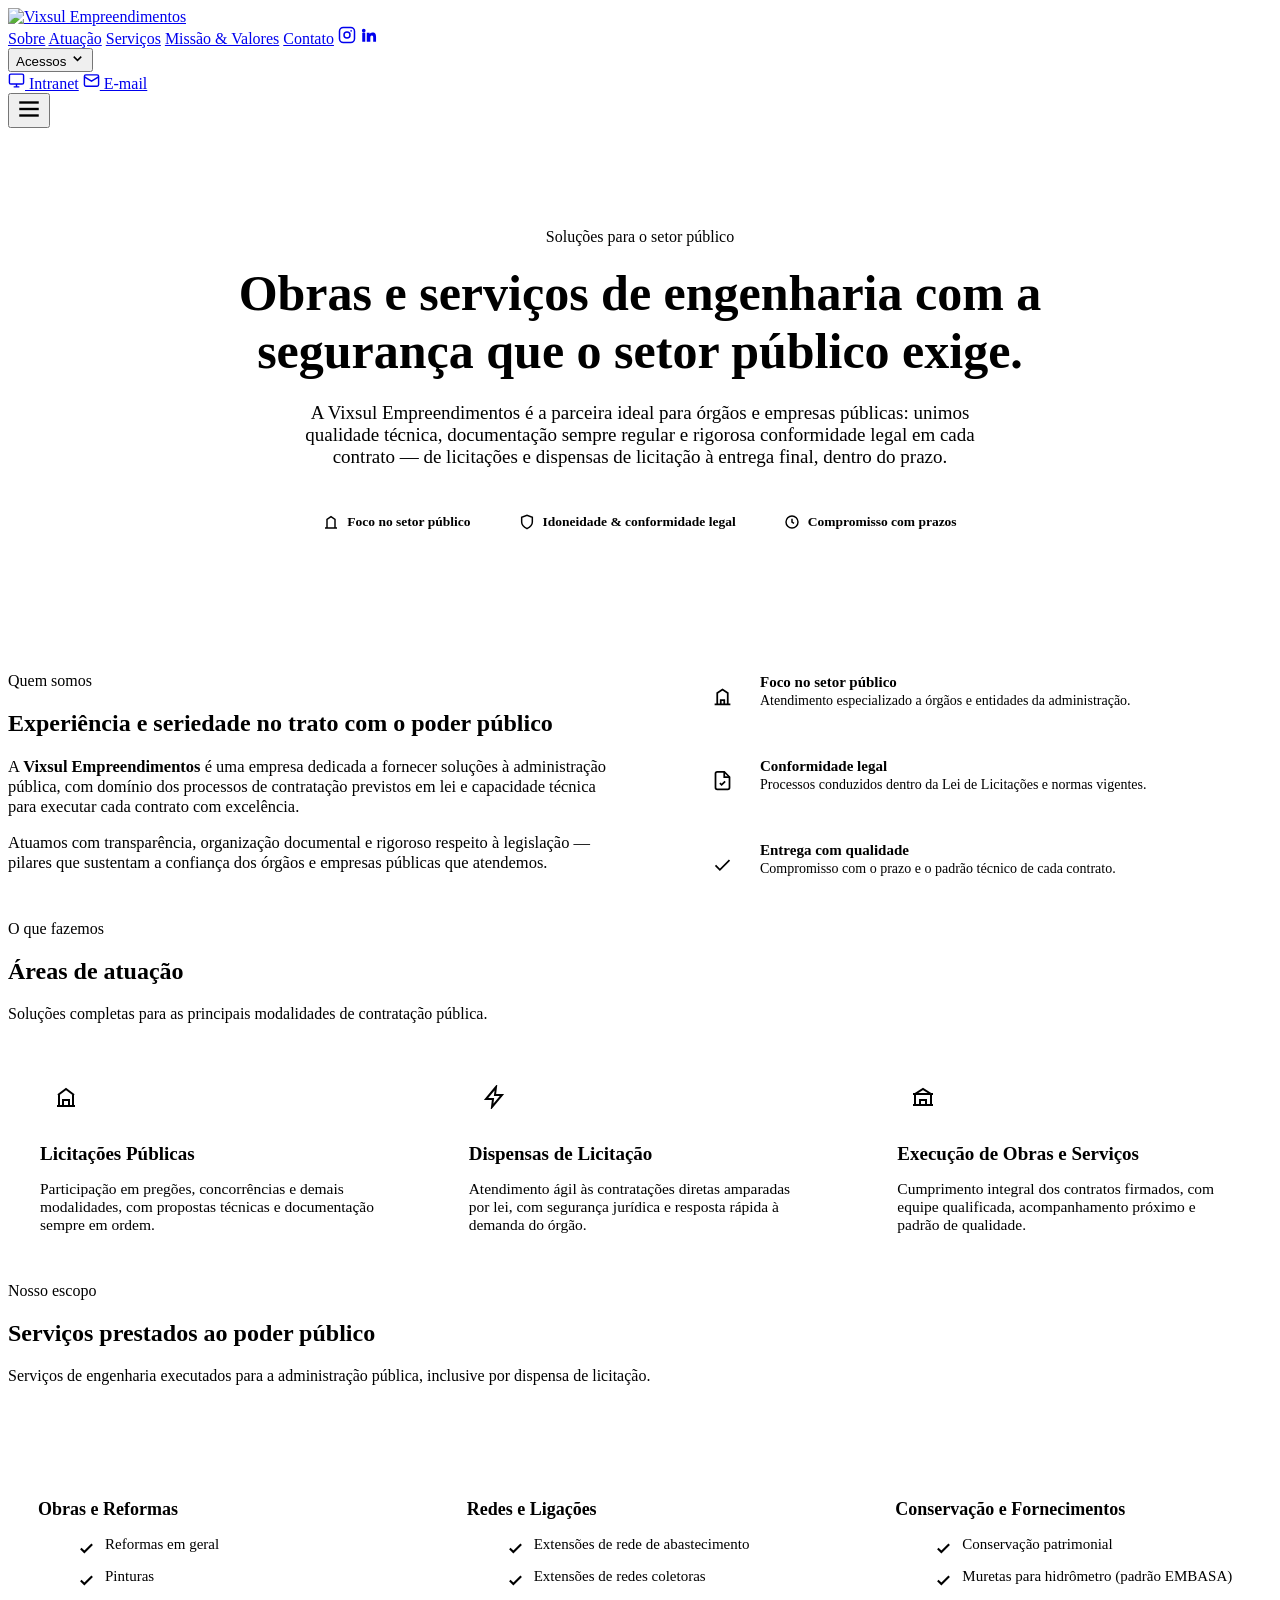
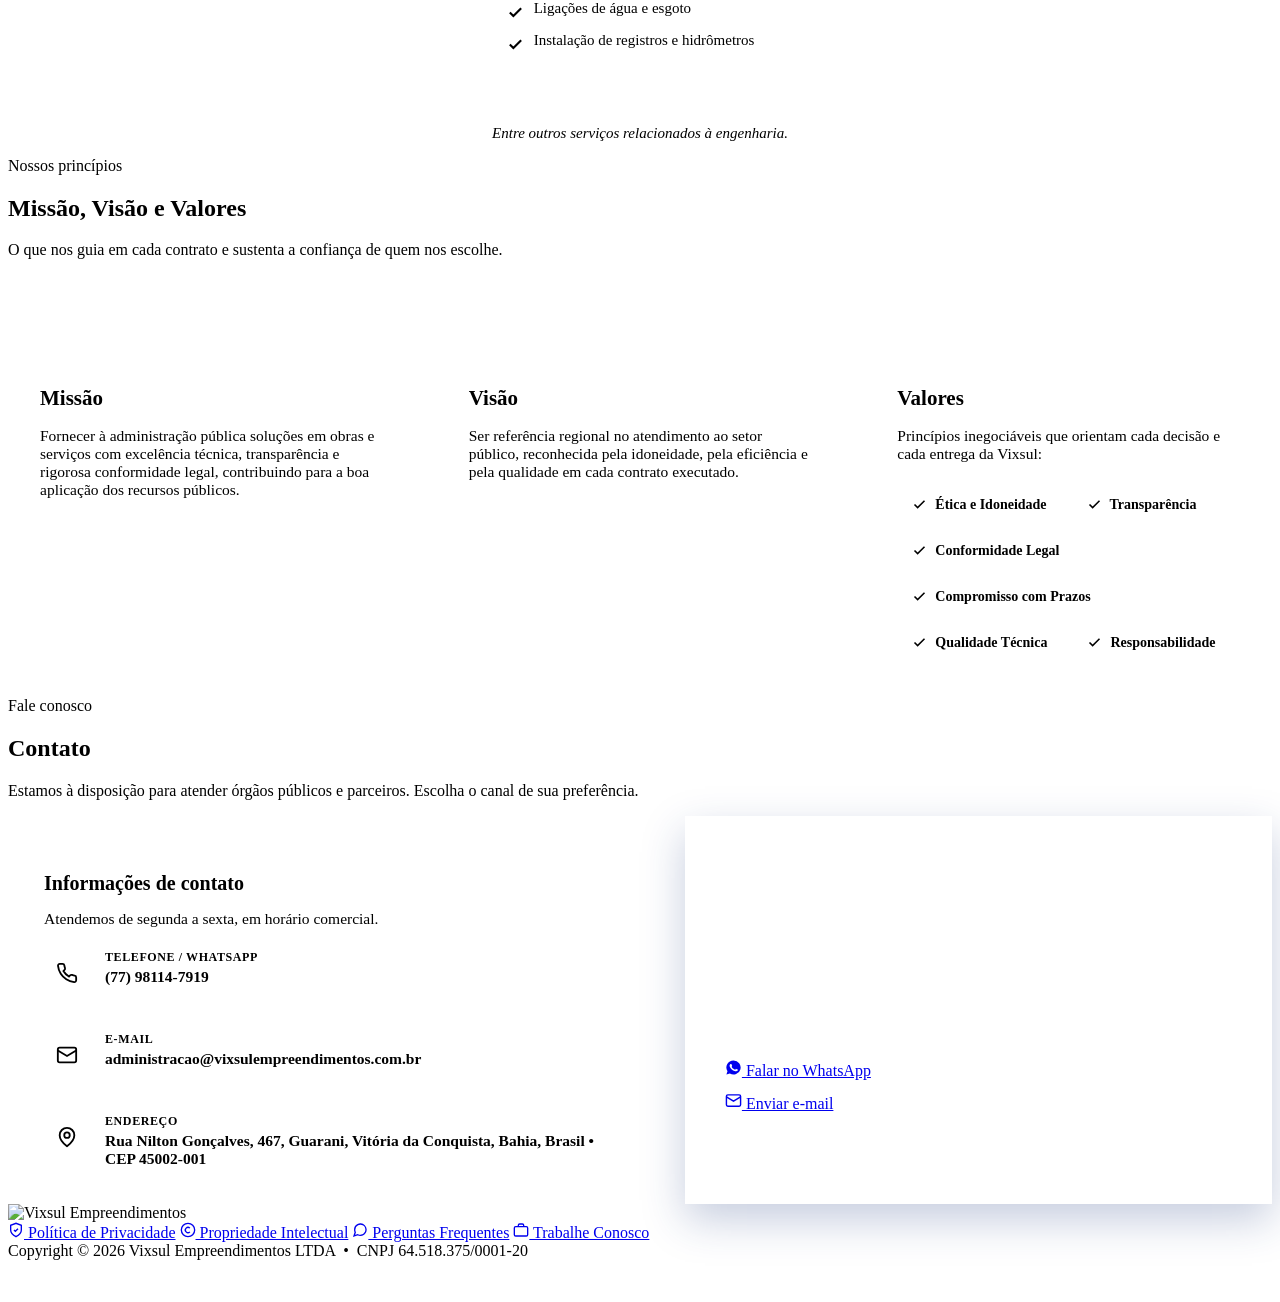
==== index.html @ cd62d43c "arquivos do site" ====
<!doctype html>
<html lang="pt-BR">
<head>
<meta charset="utf-8">
<meta name="viewport" content="width=device-width, initial-scale=1">
<title>Vixsul Empreendimentos — Soluções para o Setor Público</title>
<meta name="description" content="Vixsul Empreendimentos — atuação em licitações, dispensas de licitação e execução de obras e serviços de engenharia para a administração pública. Idoneidade, transparência e conformidade legal.">
<link rel="icon" type="image/png" href="assets/favicon.png">
<link rel="stylesheet" href="assets/style.css">
<style>
  /* HERO */
  .hero{padding:100px 0;background:var(--bg-soft);text-align:center}
  .hero-inner{max-width:840px;margin:0 auto}
  .hero h1{font-size:clamp(32px,4.6vw,50px);font-weight:800;margin:18px 0 22px}
  .hero p{font-size:clamp(16px,1.8vw,19px);color:var(--muted);max-width:700px;margin:0 auto}
  .trust{display:flex;gap:12px;flex-wrap:wrap;justify-content:center;margin-top:36px}
  .trust .chip{display:inline-flex;align-items:center;gap:8px;background:#fff;border:1px solid var(--line);border-radius:999px;padding:10px 18px;font-size:13.5px;font-weight:600;color:var(--muted);box-shadow:var(--shadow)}
  .trust .chip svg{color:var(--blue)}
  /* ABOUT */
  .about-grid{display:grid;grid-template-columns:1fr 1fr;gap:56px;align-items:center}
  .about-txt p{color:var(--muted);margin-bottom:15px;font-size:16.5px}
  .about-card{background:var(--bg);border:1px solid var(--line);border-radius:var(--radius);padding:14px 32px;box-shadow:var(--shadow)}
  .about-card .row{display:flex;gap:16px;padding:20px 0;border-bottom:1px solid var(--line)}
  .about-card .row:last-child{border-bottom:none}
  .about-card .ic-s{width:44px;height:44px;border-radius:11px;background:var(--blue-soft);color:var(--blue);display:flex;align-items:center;justify-content:center;flex-shrink:0}
  .about-card b{display:block;font-size:15px}
  .about-card span{color:var(--muted);font-size:14px}
  /* AREAS */
  .cards{display:grid;grid-template-columns:repeat(3,1fr);gap:22px}
  .card{background:var(--bg);border:1px solid var(--line);border-radius:var(--radius);padding:32px;transition:all .18s;box-shadow:var(--shadow)}
  .card:hover{transform:translateY(-3px);border-color:var(--blue)}
  .card .ic{width:52px;height:52px;border-radius:13px;background:var(--blue-soft);color:var(--blue);display:flex;align-items:center;justify-content:center;margin-bottom:20px}
  .card h3{font-size:19px;font-weight:700;margin-bottom:9px}
  .card p{color:var(--muted);font-size:15.5px}
  /* SERVICOS */
  .svc-cats{display:grid;grid-template-columns:repeat(3,1fr);gap:22px}
  .svc-cat{background:var(--bg);border:1px solid var(--line);border-radius:var(--radius);padding:30px;box-shadow:var(--shadow)}
  .svc-cat .ic{width:50px;height:50px;border-radius:13px;background:linear-gradient(140deg,var(--blue-dark),var(--blue));color:#fff;display:flex;align-items:center;justify-content:center;margin-bottom:18px}
  .svc-cat h3{font-size:18px;font-weight:700;margin-bottom:16px}
  .svc-cat ul{list-style:none;display:grid;gap:11px}
  .svc-cat li{display:flex;gap:10px;align-items:flex-start;font-size:15px;color:var(--ink)}
  .svc-cat li svg{color:var(--blue);flex-shrink:0;margin-top:4px}
  .svc-more{margin-top:26px;text-align:center;color:var(--muted);font-size:15px;font-style:italic}
  /* MVV */
  .mvv{display:grid;grid-template-columns:repeat(3,1fr);gap:22px}
  .mvv .m{background:var(--bg);border:1px solid var(--line);border-radius:var(--radius);padding:36px 32px;box-shadow:var(--shadow);position:relative;overflow:hidden}
  .mvv .m::before{content:"";position:absolute;top:0;left:0;width:100%;height:4px;background:linear-gradient(90deg,var(--blue-dark),var(--blue))}
  .mvv .ic{width:54px;height:54px;border-radius:14px;background:linear-gradient(140deg,var(--blue-dark),var(--blue));color:#fff;display:flex;align-items:center;justify-content:center;margin-bottom:20px}
  .mvv h3{font-size:21px;font-weight:800;margin-bottom:12px}
  .mvv p{color:var(--muted);font-size:15.5px}
  .values{margin-top:24px;display:flex;flex-wrap:wrap;gap:10px}
  .values .v{display:inline-flex;align-items:center;gap:8px;background:#fff;border:1px solid var(--line);border-radius:10px;padding:10px 15px;font-weight:600;font-size:14px;box-shadow:var(--shadow)}
  .values .v svg{color:var(--blue)}
  /* CTA */
  .cta{background:linear-gradient(135deg,var(--blue-dark),var(--blue));border-radius:22px;padding:56px;text-align:center;color:#fff;box-shadow:0 20px 50px rgba(31,58,128,.28)}
  .cta h3{color:#fff;font-size:clamp(24px,3vw,32px);font-weight:800;max-width:640px;margin:0 auto 12px}
  .cta p{color:rgba(255,255,255,.85);max-width:640px;margin:0 auto 28px;font-size:16.5px}
  /* CONTACT */
  .contact2{display:grid;grid-template-columns:1.05fr .95fr;gap:28px;align-items:stretch}
  .ci{background:#fff;border:1px solid var(--line);border-radius:var(--radius);padding:36px;box-shadow:var(--shadow)}
  .ci h3{font-size:20px;font-weight:800;margin-bottom:8px}
  .ci .lead{color:var(--muted);margin-bottom:22px;font-size:15.5px}
  .ci-row{display:flex;gap:15px;padding:18px 0;border-bottom:1px solid var(--line)}
  .ci-row:last-child{border-bottom:none;padding-bottom:0}
  .ci-row:first-of-type{padding-top:0}
  .ci-ic{width:46px;height:46px;border-radius:12px;background:var(--blue-soft);color:var(--blue);display:flex;align-items:center;justify-content:center;flex-shrink:0}
  .ci-row .lbl{font-size:12px;font-weight:700;letter-spacing:.6px;text-transform:uppercase;color:var(--muted-2);margin-bottom:3px}
  .ci-row b{font-size:15.5px;color:var(--ink);word-break:break-word}
  .ci-row span{color:var(--muted);font-size:14.5px}
  .cta-panel{background:linear-gradient(150deg,var(--blue-dark),var(--blue));border-radius:var(--radius);padding:40px;color:#fff;display:flex;flex-direction:column;justify-content:center;box-shadow:0 16px 40px rgba(31,58,128,.25)}
  .cta-panel h3{color:#fff;font-size:22px;font-weight:800;margin-bottom:10px}
  .cta-panel p{color:rgba(255,255,255,.86);font-size:15.5px;margin-bottom:24px}
  .cta-panel .btns{display:flex;flex-direction:column;gap:12px}
  .cta-panel .btn{justify-content:center}
  @media(max-width:900px){
    .about-grid{grid-template-columns:1fr;gap:34px}
    .cards,.mvv,.svc-cats{grid-template-columns:1fr}
    .contact2{grid-template-columns:1fr}
  }
  @media(max-width:600px){
    section.blk{padding:64px 0}
    .hero{padding:68px 0 60px}
    .cta{padding:38px 24px}
    .brand img{height:46px}
  }
</style>
</head>
<body>

<!-- HEADER -->
<header>
  <div class="wrap nav">
    <a href="#inicio" class="brand"><img src="assets/logo-vixsul.png" alt="Vixsul Empreendimentos"></a>
    <nav class="nav-links">
      <a href="#sobre">Sobre</a>
      <a href="#atuacao">Atuação</a>
      <a href="#servicos">Serviços</a>
      <a href="#mvv">Missão &amp; Valores</a>
      <a href="#contato">Contato</a>
      <span class="nav-div"></span>
      <a class="soc" href="https://instagram.com/vixsul.empreendimentos" target="_blank" rel="noopener" aria-label="Instagram"><svg width="18" height="18" viewBox="0 0 24 24" fill="none" stroke="currentColor" stroke-width="2"><rect x="2" y="2" width="20" height="20" rx="5"/><circle cx="12" cy="12" r="4"/><circle cx="17.5" cy="6.5" r="1.1" fill="currentColor" stroke="none"/></svg></a>
      <a class="soc" href="#" aria-label="LinkedIn (em breve)" title="Em breve"><svg width="18" height="18" viewBox="0 0 24 24" fill="currentColor"><path d="M4.98 3.5a2.5 2.5 0 1 1 0 5 2.5 2.5 0 0 1 0-5ZM3 9h4v12H3zM9 9h3.8v1.7h.05c.53-1 1.83-2.05 3.77-2.05 4.03 0 4.78 2.65 4.78 6.1V21H17.6v-5.3c0-1.26-.02-2.9-1.77-2.9-1.77 0-2.04 1.38-2.04 2.8V21H9z"/></svg></a>
      <div class="acessos">
        <button class="acessos-btn" onclick="vxToggleAcessos(event)">Acessos <svg class="chev" width="15" height="15" viewBox="0 0 24 24" fill="none" stroke="currentColor" stroke-width="2.4"><path d="m6 9 6 6 6-6"/></svg></button>
        <div class="acessos-menu">
          <a href="https://gestao.vixsulempreendimentos.com.br" target="_blank" rel="noopener"><svg width="17" height="17" viewBox="0 0 24 24" fill="none" stroke="currentColor" stroke-width="2"><rect x="2" y="3" width="20" height="14" rx="2"/><path d="M8 21h8M12 17v4"/></svg> Intranet</a>
          <a href="https://outlook.office.com" target="_blank" rel="noopener"><svg width="17" height="17" viewBox="0 0 24 24" fill="none" stroke="currentColor" stroke-width="2"><rect x="2" y="4" width="20" height="16" rx="2"/><path d="m22 7-10 6L2 7"/></svg> E-mail</a>
        </div>
      </div>
    </nav>
    <button class="menu-btn" aria-label="Menu" onclick="vxToggleMenu()">
      <svg width="26" height="26" viewBox="0 0 24 24" fill="none" stroke="currentColor" stroke-width="2.2"><line x1="3" y1="6" x2="21" y2="6"/><line x1="3" y1="12" x2="21" y2="12"/><line x1="3" y1="18" x2="21" y2="18"/></svg>
    </button>
  </div>
</header>

<!-- HERO -->
<section class="hero" id="inicio">
  <div class="wrap hero-inner">
    <span class="eyebrow">Soluções para o setor público</span>
    <h1>Obras e serviços de engenharia com a segurança que o setor público exige.</h1>
    <p>A Vixsul Empreendimentos é a parceira ideal para órgãos e empresas públicas: unimos qualidade técnica, documentação sempre regular e rigorosa conformidade legal em cada contrato — de licitações e dispensas de licitação à entrega final, dentro do prazo.</p>
    <div class="trust">
      <span class="chip"><svg width="16" height="16" viewBox="0 0 24 24" fill="none" stroke="currentColor" stroke-width="2.2"><path d="M3 21h18M6 21V8l6-4 6 4v13"/></svg> Foco no setor público</span>
      <span class="chip"><svg width="16" height="16" viewBox="0 0 24 24" fill="none" stroke="currentColor" stroke-width="2.2"><path d="M12 22s8-4 8-10V5l-8-3-8 3v7c0 6 8 10 8 10Z"/></svg> Idoneidade &amp; conformidade legal</span>
      <span class="chip"><svg width="16" height="16" viewBox="0 0 24 24" fill="none" stroke="currentColor" stroke-width="2.2"><circle cx="12" cy="12" r="9"/><path d="M12 7v5l3 2"/></svg> Compromisso com prazos</span>
    </div>
  </div>
</section>

<!-- ABOUT -->
<section class="blk" id="sobre">
  <div class="wrap about-grid">
    <div class="about-txt">
      <span class="eyebrow">Quem somos</span>
      <div class="sec-head" style="margin-bottom:20px"><h2>Experiência e seriedade no trato com o poder público</h2></div>
      <p>A <b>Vixsul Empreendimentos</b> é uma empresa dedicada a fornecer soluções à administração pública, com domínio dos processos de contratação previstos em lei e capacidade técnica para executar cada contrato com excelência.</p>
      <p>Atuamos com transparência, organização documental e rigoroso respeito à legislação — pilares que sustentam a confiança dos órgãos e empresas públicas que atendemos.</p>
    </div>
    <div class="about-card">
      <div class="row">
        <div class="ic-s"><svg width="21" height="21" viewBox="0 0 24 24" fill="none" stroke="currentColor" stroke-width="2"><path d="M3 21h18M6 21V8l6-4 6 4v13M10 21v-5h4v5"/></svg></div>
        <div><b>Foco no setor público</b><span>Atendimento especializado a órgãos e entidades da administração.</span></div>
      </div>
      <div class="row">
        <div class="ic-s"><svg width="21" height="21" viewBox="0 0 24 24" fill="none" stroke="currentColor" stroke-width="2"><path d="M14 2H6a2 2 0 0 0-2 2v16a2 2 0 0 0 2 2h12a2 2 0 0 0 2-2V8Z"/><path d="M14 2v6h6M9 15l2 2 4-4"/></svg></div>
        <div><b>Conformidade legal</b><span>Processos conduzidos dentro da Lei de Licitações e normas vigentes.</span></div>
      </div>
      <div class="row">
        <div class="ic-s"><svg width="21" height="21" viewBox="0 0 24 24" fill="none" stroke="currentColor" stroke-width="2"><path d="M20 7 9 18l-5-5"/></svg></div>
        <div><b>Entrega com qualidade</b><span>Compromisso com o prazo e o padrão técnico de cada contrato.</span></div>
      </div>
    </div>
  </div>
</section>

<!-- AREAS DE ATUACAO -->
<section class="blk soft" id="atuacao">
  <div class="wrap">
    <div class="sec-head">
      <span class="eyebrow">O que fazemos</span>
      <h2>Áreas de atuação</h2>
      <p>Soluções completas para as principais modalidades de contratação pública.</p>
    </div>
    <div class="cards">
      <div class="card">
        <div class="ic"><svg width="24" height="24" viewBox="0 0 24 24" fill="none" stroke="currentColor" stroke-width="2"><path d="M3 21h18M5 21V10M19 21V10M4 10l8-6 8 6M9 21v-6h6v6"/></svg></div>
        <h3>Licitações Públicas</h3>
        <p>Participação em pregões, concorrências e demais modalidades, com propostas técnicas e documentação sempre em ordem.</p>
      </div>
      <div class="card">
        <div class="ic"><svg width="24" height="24" viewBox="0 0 24 24" fill="none" stroke="currentColor" stroke-width="2"><path d="M13 2 3 14h7l-1 8 10-12h-7Z"/></svg></div>
        <h3>Dispensas de Licitação</h3>
        <p>Atendimento ágil às contratações diretas amparadas por lei, com segurança jurídica e resposta rápida à demanda do órgão.</p>
      </div>
      <div class="card">
        <div class="ic"><svg width="24" height="24" viewBox="0 0 24 24" fill="none" stroke="currentColor" stroke-width="2"><path d="M2 20h20M4 20V9l8-5 8 5v11M9 20v-5h6v5"/><path d="M2 9h20"/></svg></div>
        <h3>Execução de Obras e Serviços</h3>
        <p>Cumprimento integral dos contratos firmados, com equipe qualificada, acompanhamento próximo e padrão de qualidade.</p>
      </div>
    </div>
  </div>
</section>

<!-- SERVICOS PRESTADOS -->
<section class="blk" id="servicos">
  <div class="wrap">
    <div class="sec-head">
      <span class="eyebrow">Nosso escopo</span>
      <h2>Serviços prestados ao poder público</h2>
      <p>Serviços de engenharia executados para a administração pública, inclusive por dispensa de licitação.</p>
    </div>
    <div class="svc-cats">
      <div class="svc-cat">
        <div class="ic"><svg width="24" height="24" viewBox="0 0 24 24" fill="none" stroke="currentColor" stroke-width="2"><path d="M14.7 6.3a4 4 0 0 0-5.4 5.4l-6 6L5 19.4l6-6a4 4 0 0 0 5.4-5.4l-2.1 2.1-1.4-1.4Z"/><path d="m18 2 4 4-3 3-4-4Z"/></svg></div>
        <h3>Obras e Reformas</h3>
        <ul>
          <li><svg width="17" height="17" viewBox="0 0 24 24" fill="none" stroke="currentColor" stroke-width="3"><path d="M20 6 9 17l-5-5"/></svg> Reformas em geral</li>
          <li><svg width="17" height="17" viewBox="0 0 24 24" fill="none" stroke="currentColor" stroke-width="3"><path d="M20 6 9 17l-5-5"/></svg> Pinturas</li>
        </ul>
      </div>
      <div class="svc-cat">
        <div class="ic"><svg width="24" height="24" viewBox="0 0 24 24" fill="none" stroke="currentColor" stroke-width="2"><path d="M12 2s6 5.5 6 10a6 6 0 0 1-12 0c0-4.5 6-10 6-10Z"/></svg></div>
        <h3>Redes e Ligações</h3>
        <ul>
          <li><svg width="17" height="17" viewBox="0 0 24 24" fill="none" stroke="currentColor" stroke-width="3"><path d="M20 6 9 17l-5-5"/></svg> Extensões de rede de abastecimento</li>
          <li><svg width="17" height="17" viewBox="0 0 24 24" fill="none" stroke="currentColor" stroke-width="3"><path d="M20 6 9 17l-5-5"/></svg> Extensões de redes coletoras</li>
          <li><svg width="17" height="17" viewBox="0 0 24 24" fill="none" stroke="currentColor" stroke-width="3"><path d="M20 6 9 17l-5-5"/></svg> Ligações de água e esgoto</li>
          <li><svg width="17" height="17" viewBox="0 0 24 24" fill="none" stroke="currentColor" stroke-width="3"><path d="M20 6 9 17l-5-5"/></svg> Instalação de registros e hidrômetros</li>
        </ul>
      </div>
      <div class="svc-cat">
        <div class="ic"><svg width="24" height="24" viewBox="0 0 24 24" fill="none" stroke="currentColor" stroke-width="2"><path d="M12 2 4 7v6c0 5 3.5 8 8 9 4.5-1 8-4 8-9V7Z"/></svg></div>
        <h3>Conservação e Fornecimentos</h3>
        <ul>
          <li><svg width="17" height="17" viewBox="0 0 24 24" fill="none" stroke="currentColor" stroke-width="3"><path d="M20 6 9 17l-5-5"/></svg> Conservação patrimonial</li>
          <li><svg width="17" height="17" viewBox="0 0 24 24" fill="none" stroke="currentColor" stroke-width="3"><path d="M20 6 9 17l-5-5"/></svg> Muretas para hidrômetro (padrão EMBASA)</li>
        </ul>
      </div>
    </div>
    <p class="svc-more">Entre outros serviços relacionados à engenharia.</p>
  </div>
</section>

<!-- MISSION / VISION / VALUES -->
<section class="blk soft" id="mvv">
  <div class="wrap">
    <div class="sec-head">
      <span class="eyebrow">Nossos princípios</span>
      <h2>Missão, Visão e Valores</h2>
      <p>O que nos guia em cada contrato e sustenta a confiança de quem nos escolhe.</p>
    </div>
    <div class="mvv">
      <div class="m">
        <div class="ic"><svg width="26" height="26" viewBox="0 0 24 24" fill="none" stroke="currentColor" stroke-width="2"><circle cx="12" cy="12" r="9"/><circle cx="12" cy="12" r="4"/><circle cx="12" cy="12" r="1" fill="currentColor"/></svg></div>
        <h3>Missão</h3>
        <p>Fornecer à administração pública soluções em obras e serviços com excelência técnica, transparência e rigorosa conformidade legal, contribuindo para a boa aplicação dos recursos públicos.</p>
      </div>
      <div class="m">
        <div class="ic"><svg width="26" height="26" viewBox="0 0 24 24" fill="none" stroke="currentColor" stroke-width="2"><path d="M2 12s3.5-7 10-7 10 7 10 7-3.5 7-10 7-10-7-10-7Z"/><circle cx="12" cy="12" r="3"/></svg></div>
        <h3>Visão</h3>
        <p>Ser referência regional no atendimento ao setor público, reconhecida pela idoneidade, pela eficiência e pela qualidade em cada contrato executado.</p>
      </div>
      <div class="m">
        <div class="ic"><svg width="26" height="26" viewBox="0 0 24 24" fill="none" stroke="currentColor" stroke-width="2"><path d="M12 22s8-4 8-10V5l-8-3-8 3v7c0 6 8 10 8 10Z"/><path d="m9 12 2 2 4-4"/></svg></div>
        <h3>Valores</h3>
        <p>Princípios inegociáveis que orientam cada decisão e cada entrega da Vixsul:</p>
        <div class="values">
          <span class="v"><svg width="15" height="15" viewBox="0 0 24 24" fill="none" stroke="currentColor" stroke-width="2.5"><path d="M20 6 9 17l-5-5"/></svg> Ética e Idoneidade</span>
          <span class="v"><svg width="15" height="15" viewBox="0 0 24 24" fill="none" stroke="currentColor" stroke-width="2.5"><path d="M20 6 9 17l-5-5"/></svg> Transparência</span>
          <span class="v"><svg width="15" height="15" viewBox="0 0 24 24" fill="none" stroke="currentColor" stroke-width="2.5"><path d="M20 6 9 17l-5-5"/></svg> Conformidade Legal</span>
          <span class="v"><svg width="15" height="15" viewBox="0 0 24 24" fill="none" stroke="currentColor" stroke-width="2.5"><path d="M20 6 9 17l-5-5"/></svg> Compromisso com Prazos</span>
          <span class="v"><svg width="15" height="15" viewBox="0 0 24 24" fill="none" stroke="currentColor" stroke-width="2.5"><path d="M20 6 9 17l-5-5"/></svg> Qualidade Técnica</span>
          <span class="v"><svg width="15" height="15" viewBox="0 0 24 24" fill="none" stroke="currentColor" stroke-width="2.5"><path d="M20 6 9 17l-5-5"/></svg> Responsabilidade</span>
        </div>
      </div>
    </div>
  </div>
</section>

<!-- CONTACT -->
<section class="blk" id="contato">
  <div class="wrap">
    <div class="sec-head">
      <span class="eyebrow">Fale conosco</span>
      <h2>Contato</h2>
      <p>Estamos à disposição para atender órgãos públicos e parceiros. Escolha o canal de sua preferência.</p>
    </div>
    <div class="contact2">
      <div class="ci">
        <h3>Informações de contato</h3>
        <p class="lead">Atendemos de segunda a sexta, em horário comercial.</p>
        <div class="ci-row">
          <span class="ci-ic"><svg width="22" height="22" viewBox="0 0 24 24" fill="none" stroke="currentColor" stroke-width="2"><path d="M22 16.9v3a2 2 0 0 1-2.2 2 19.8 19.8 0 0 1-8.6-3 19.5 19.5 0 0 1-6-6 19.8 19.8 0 0 1-3-8.6A2 2 0 0 1 4.1 2h3a2 2 0 0 1 2 1.7c.1 1 .4 1.9.7 2.8a2 2 0 0 1-.5 2.1L8.1 9.9a16 16 0 0 0 6 6l1.3-1.3a2 2 0 0 1 2.1-.5c.9.3 1.8.6 2.8.7a2 2 0 0 1 1.7 2Z"/></svg></span>
          <div><div class="lbl">Telefone / WhatsApp</div><b>(77) 98114-7919</b></div>
        </div>
        <div class="ci-row">
          <span class="ci-ic"><svg width="22" height="22" viewBox="0 0 24 24" fill="none" stroke="currentColor" stroke-width="2"><rect x="2" y="4" width="20" height="16" rx="2"/><path d="m22 7-10 6L2 7"/></svg></span>
          <div><div class="lbl">E-mail</div><b>administracao@vixsulempreendimentos.com.br</b></div>
        </div>
        <div class="ci-row">
          <span class="ci-ic"><svg width="22" height="22" viewBox="0 0 24 24" fill="none" stroke="currentColor" stroke-width="2"><path d="M20 10c0 6-8 12-8 12s-8-6-8-12a8 8 0 0 1 16 0Z"/><circle cx="12" cy="10" r="3"/></svg></span>
          <div><div class="lbl">Endereço</div><b>Rua Nilton Gonçalves, 467, Guarani, Vitória da Conquista, Bahia, Brasil • CEP 45002-001</b></div>
        </div>
      </div>
      <div class="cta-panel">
        <h3>Precisa de um fornecedor sério e regular?</h3>
        <p>Envie uma solicitação de orçamento para a Vixsul e, caso avancemos na parceria, você poderá contar com uma empresa comprometida com a legalidade e a qualidade das entregas.</p>
        <div class="btns">
          <a href="https://wa.me/5577981147919" target="_blank" rel="noopener" class="btn btn-white">
            <svg width="17" height="17" viewBox="0 0 24 24" fill="currentColor"><path d="M12 2a10 10 0 0 0-8.5 15.3L2 22l4.8-1.5A10 10 0 1 0 12 2Zm5.3 14.1c-.2.6-1.2 1.2-1.7 1.2-.4 0-1 .1-3.3-.8-2.8-1.1-4.6-4-4.7-4.2-.1-.2-1.1-1.5-1.1-2.8 0-1.3.7-2 .9-2.2.2-.3.5-.3.7-.3h.5c.2 0 .4 0 .6.5l.8 2c.1.2.1.4 0 .5l-.4.5c-.2.2-.3.4-.1.7.2.3.9 1.4 1.9 2.3 1.3 1.1 2.3 1.4 2.6 1.6.2.1.4.1.5-.1l.7-.9c.2-.2.4-.2.6-.1l1.9.9c.2.1.4.2.5.3.1.3.1.8-.1 1.4Z"/></svg>
            Falar no WhatsApp
          </a>
          <a href="mailto:administracao@vixsulempreendimentos.com.br" class="btn btn-ghost">
            <svg width="17" height="17" viewBox="0 0 24 24" fill="none" stroke="currentColor" stroke-width="2"><rect x="2" y="4" width="20" height="16" rx="2"/><path d="m22 7-10 6L2 7"/></svg>
            Enviar e-mail
          </a>
        </div>
      </div>
    </div>
  </div>
</section>

<!-- FOOTER -->
<footer>
  <div class="wrap">
    <img class="flogo" src="assets/logo-white.png" alt="Vixsul Empreendimentos">
    <div class="foot-links">
      <a href="privacidade.html"><svg width="16" height="16" viewBox="0 0 24 24" fill="none" stroke="currentColor" stroke-width="2"><path d="M12 22s8-4 8-10V5l-8-3-8 3v7c0 6 8 10 8 10Z"/><path d="m9 12 2 2 4-4"/></svg> Política de Privacidade</a>
      <a href="propriedade-intelectual.html"><svg width="16" height="16" viewBox="0 0 24 24" fill="none" stroke="currentColor" stroke-width="2"><circle cx="12" cy="12" r="10"/><path d="M14.83 9.17a4 4 0 1 0 0 5.66"/></svg> Propriedade Intelectual</a>
      <a href="faq.html"><svg width="16" height="16" viewBox="0 0 24 24" fill="none" stroke="currentColor" stroke-width="2"><path d="M21 11.5a8.38 8.38 0 0 1-.9 3.8 8.5 8.5 0 0 1-7.6 4.7 8.38 8.38 0 0 1-3.8-.9L3 21l1.9-5.7a8.38 8.38 0 0 1-.9-3.8 8.5 8.5 0 0 1 4.7-7.6 8.38 8.38 0 0 1 3.8-.9h.5a8.48 8.48 0 0 1 8 8v.5z"/></svg> Perguntas Frequentes</a>
      <a href="trabalhe-conosco.html"><svg width="16" height="16" viewBox="0 0 24 24" fill="none" stroke="currentColor" stroke-width="2"><rect x="2" y="7" width="20" height="14" rx="2"/><path d="M8 7V5a2 2 0 0 1 2-2h4a2 2 0 0 1 2 2v2"/></svg> Trabalhe Conosco</a>
    </div>
  </div>
  <div class="fmeta">Copyright © 2026 Vixsul Empreendimentos LTDA &nbsp;•&nbsp; CNPJ 64.518.375/0001-20</div>
</footer>

<a href="https://wa.me/5577981147919" class="wa" target="_blank" rel="noopener" aria-label="WhatsApp">
  <svg width="30" height="30" viewBox="0 0 24 24" fill="#fff"><path d="M12 2a10 10 0 0 0-8.5 15.3L2 22l4.8-1.5A10 10 0 1 0 12 2Zm5.3 14.1c-.2.6-1.2 1.2-1.7 1.2-.4 0-1 .1-3.3-.8-2.8-1.1-4.6-4-4.7-4.2-.1-.2-1.1-1.5-1.1-2.8 0-1.3.7-2 .9-2.2.2-.3.5-.3.7-.3h.5c.2 0 .4 0 .6.5l.8 2c.1.2.1.4 0 .5l-.4.5c-.2.2-.3.4-.1.7.2.3.9 1.4 1.9 2.3 1.3 1.1 2.3 1.4 2.6 1.6.2.1.4.1.5-.1l.7-.9c.2-.2.4-.2.6-.1l1.9.9c.2.1.4.2.5.3.1.3.1.8-.1 1.4Z"/></svg>
</a>

<script src="assets/site.js"></script>
</body>
</html>
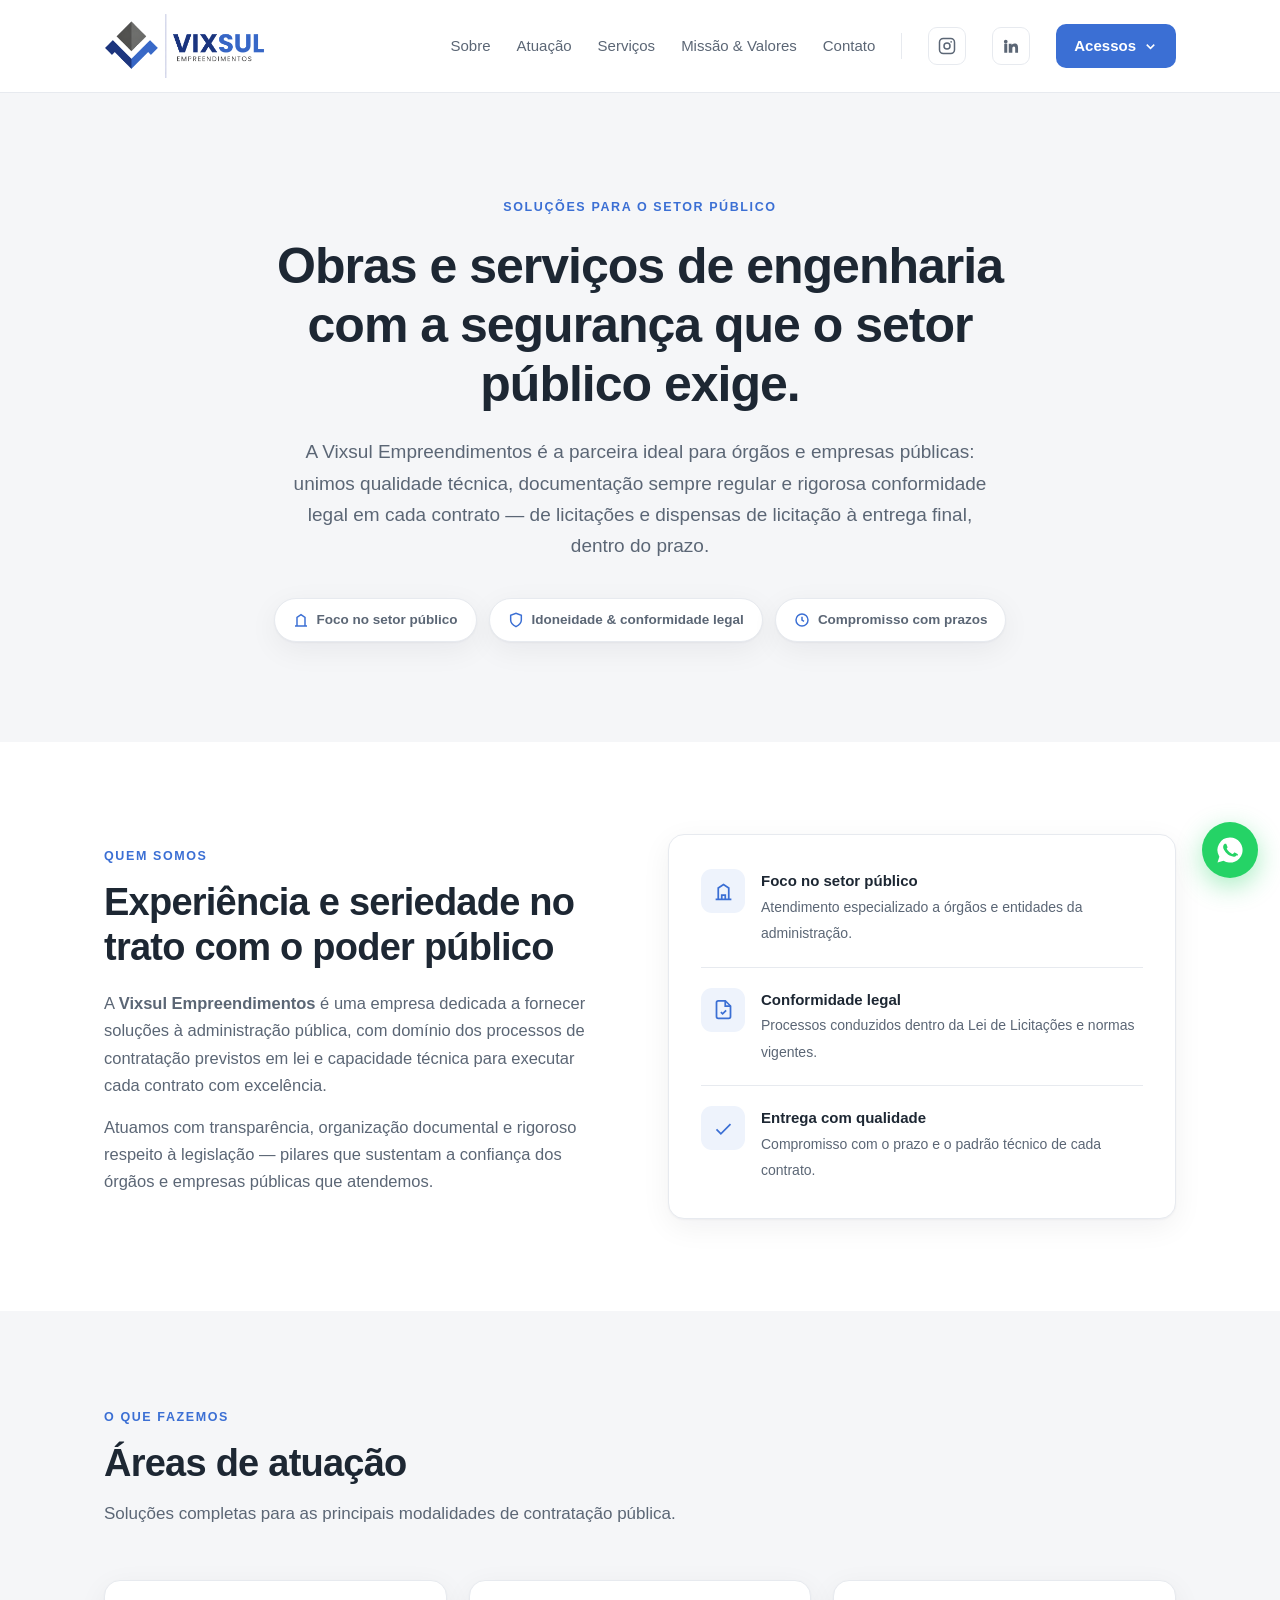
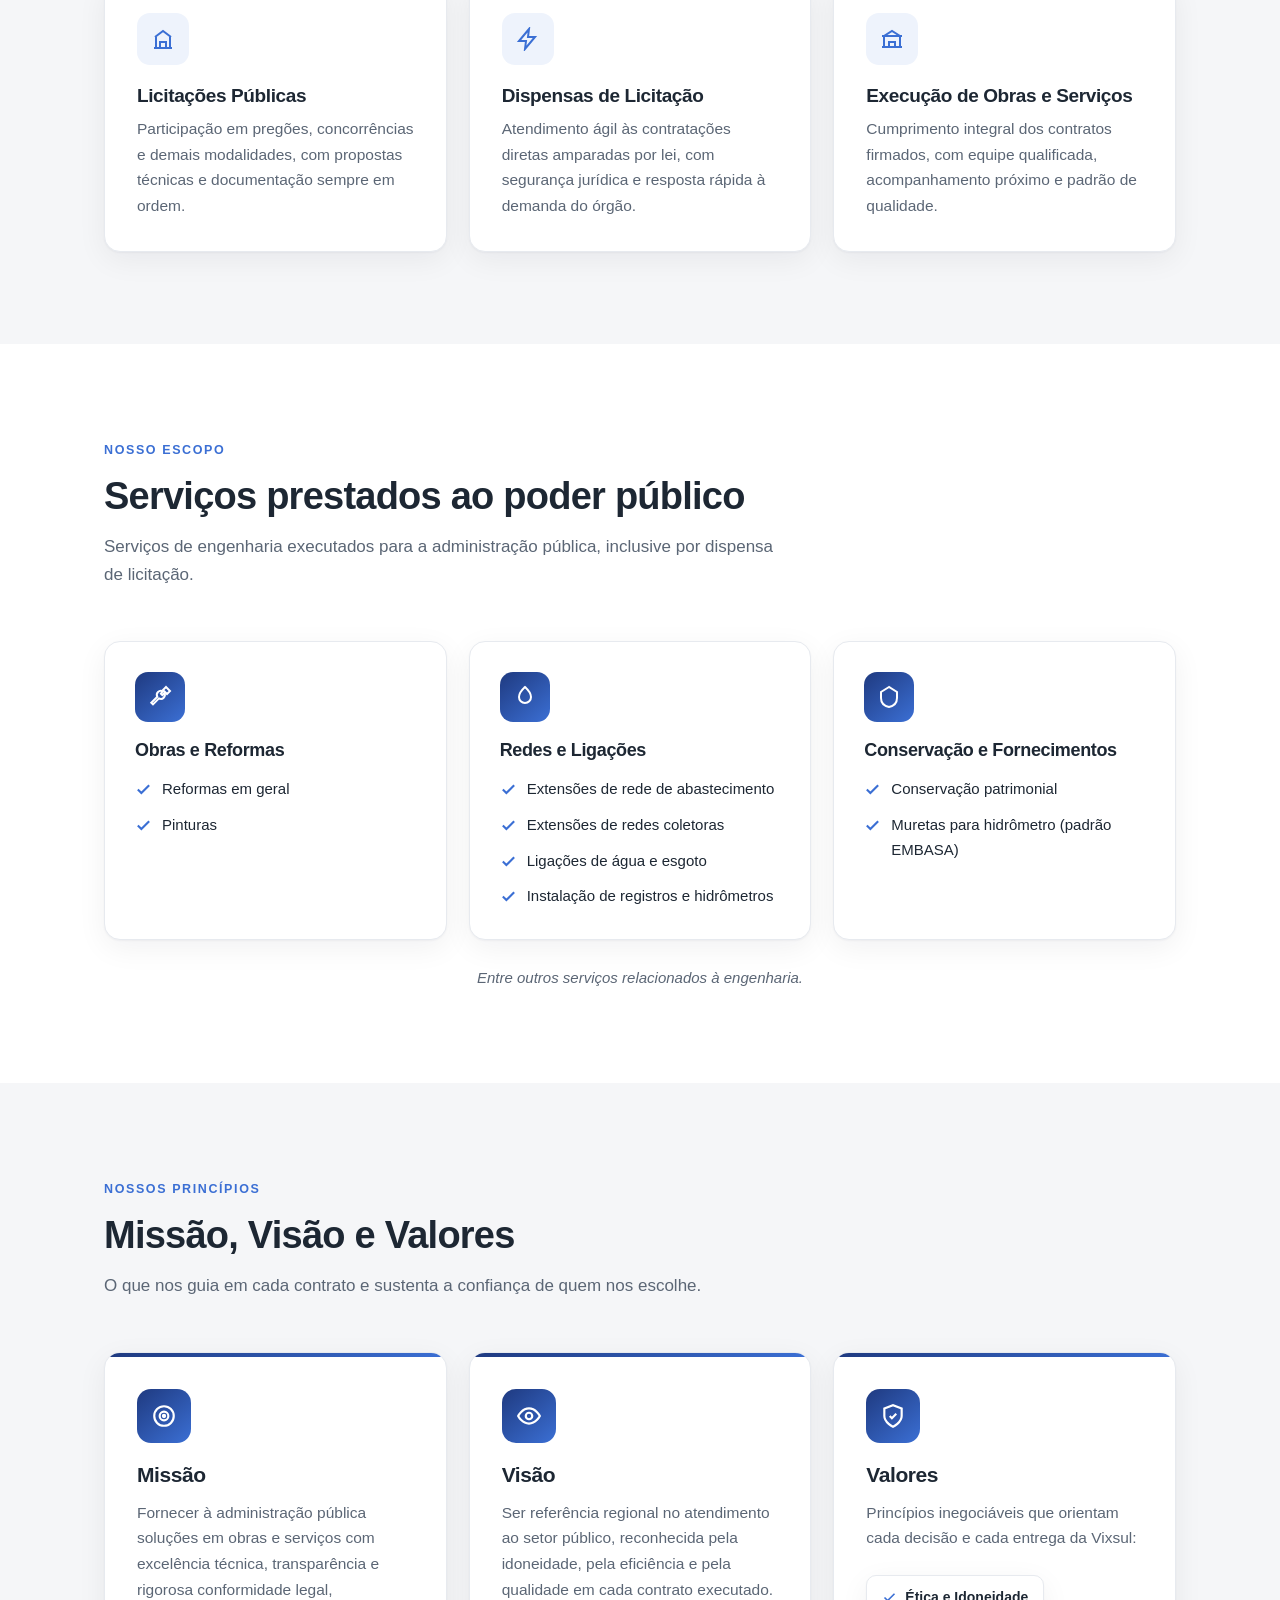
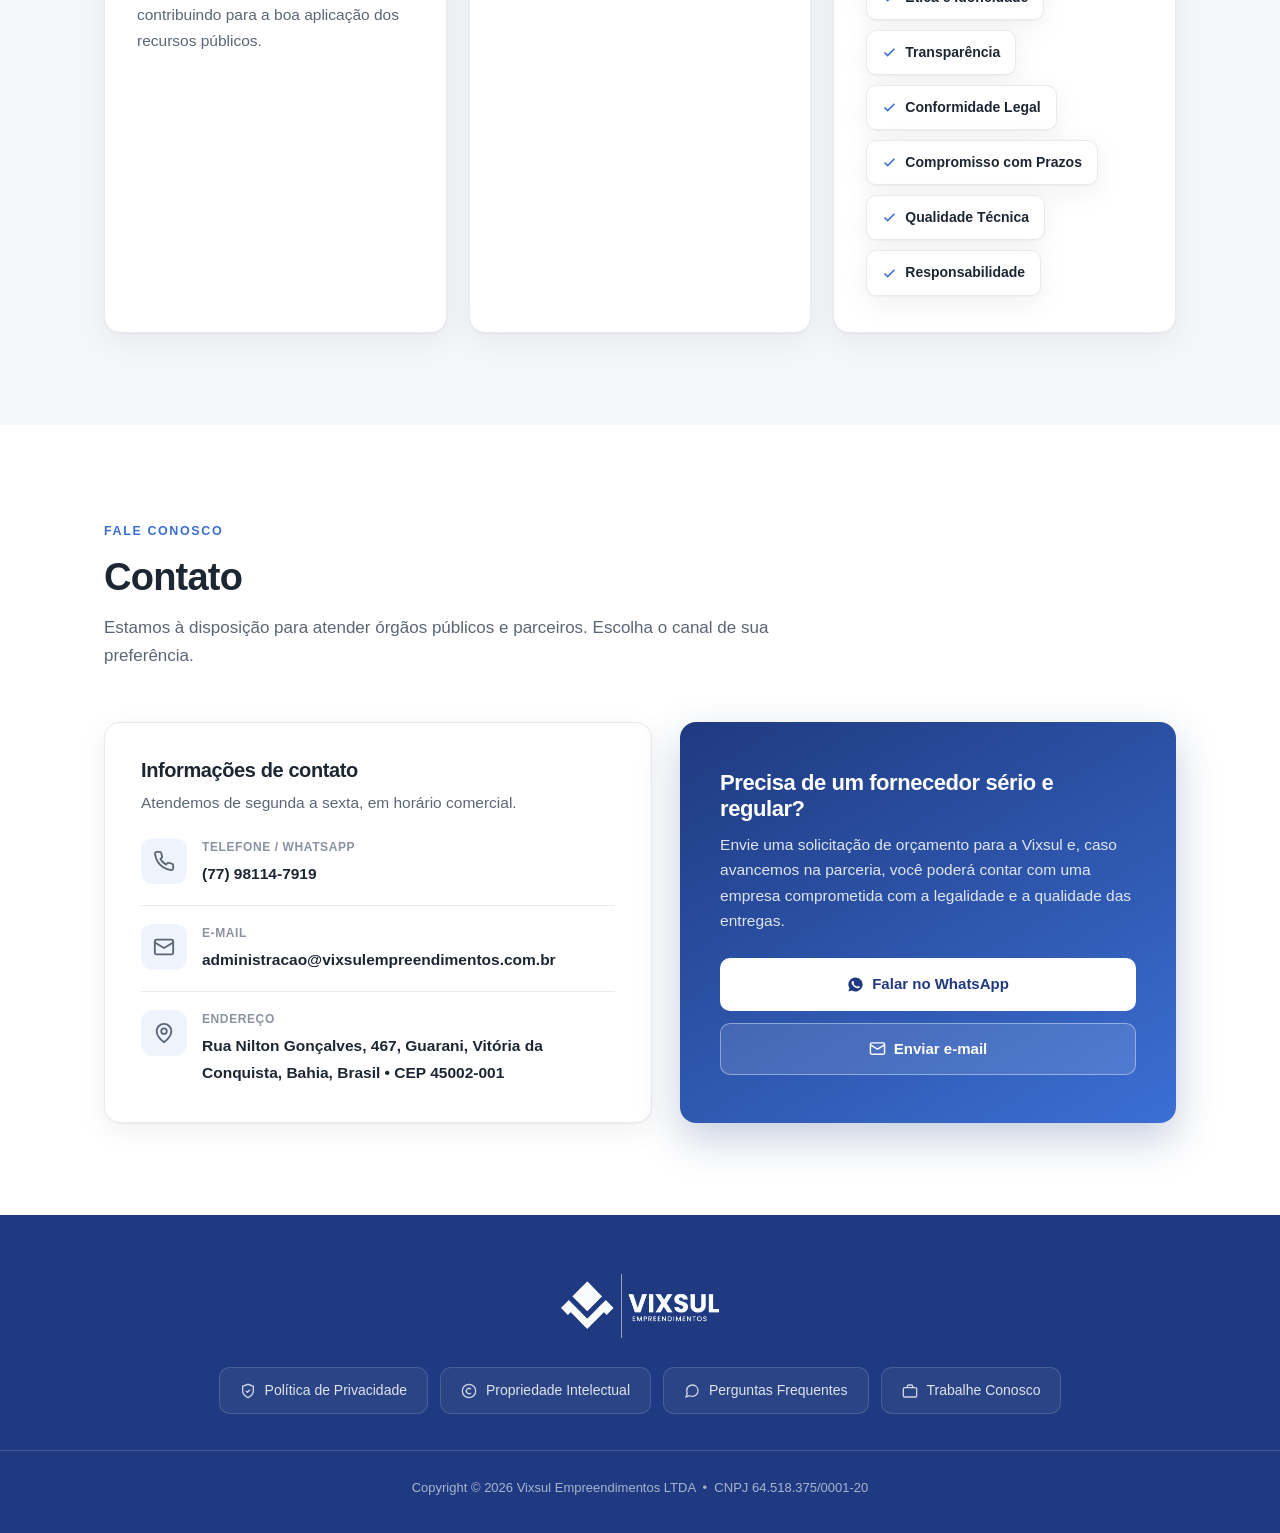
==== commit a40284ac: "5 arquivos" ====
--- a/index.html
+++ b/index.html
@@ -5,8 +5,8 @@
 <meta name="viewport" content="width=device-width, initial-scale=1">
 <title>Vixsul Empreendimentos — Soluções para o Setor Público</title>
 <meta name="description" content="Vixsul Empreendimentos — atuação em licitações, dispensas de licitação e execução de obras e serviços de engenharia para a administração pública. Idoneidade, transparência e conformidade legal.">
-<link rel="icon" type="image/png" href="assets/favicon.png">
-<link rel="stylesheet" href="assets/style.css">
+<link rel="icon" type="image/png" href="favicon.png">
+<link rel="stylesheet" href="style.css">
 <style>
   /* HERO */
   .hero{padding:100px 0;background:var(--bg-soft);text-align:center}
@@ -90,7 +90,7 @@
 <!-- HEADER -->
 <header>
   <div class="wrap nav">
-    <a href="#inicio" class="brand"><img src="assets/logo-vixsul.png" alt="Vixsul Empreendimentos"></a>
+    <a href="#inicio" class="brand"><img src="logo-vixsul.png" alt="Vixsul Empreendimentos"></a>
     <nav class="nav-links">
       <a href="#sobre">Sobre</a>
       <a href="#atuacao">Atuação</a>
@@ -304,7 +304,7 @@
 <!-- FOOTER -->
 <footer>
   <div class="wrap">
-    <img class="flogo" src="assets/logo-white.png" alt="Vixsul Empreendimentos">
+    <img class="flogo" src="logo-white.png" alt="Vixsul Empreendimentos">
     <div class="foot-links">
       <a href="privacidade.html"><svg width="16" height="16" viewBox="0 0 24 24" fill="none" stroke="currentColor" stroke-width="2"><path d="M12 22s8-4 8-10V5l-8-3-8 3v7c0 6 8 10 8 10Z"/><path d="m9 12 2 2 4-4"/></svg> Política de Privacidade</a>
       <a href="propriedade-intelectual.html"><svg width="16" height="16" viewBox="0 0 24 24" fill="none" stroke="currentColor" stroke-width="2"><circle cx="12" cy="12" r="10"/><path d="M14.83 9.17a4 4 0 1 0 0 5.66"/></svg> Propriedade Intelectual</a>
@@ -319,6 +319,6 @@
   <svg width="30" height="30" viewBox="0 0 24 24" fill="#fff"><path d="M12 2a10 10 0 0 0-8.5 15.3L2 22l4.8-1.5A10 10 0 1 0 12 2Zm5.3 14.1c-.2.6-1.2 1.2-1.7 1.2-.4 0-1 .1-3.3-.8-2.8-1.1-4.6-4-4.7-4.2-.1-.2-1.1-1.5-1.1-2.8 0-1.3.7-2 .9-2.2.2-.3.5-.3.7-.3h.5c.2 0 .4 0 .6.5l.8 2c.1.2.1.4 0 .5l-.4.5c-.2.2-.3.4-.1.7.2.3.9 1.4 1.9 2.3 1.3 1.1 2.3 1.4 2.6 1.6.2.1.4.1.5-.1l.7-.9c.2-.2.4-.2.6-.1l1.9.9c.2.1.4.2.5.3.1.3.1.8-.1 1.4Z"/></svg>
 </a>
 
-<script src="assets/site.js"></script>
+<script src="site.js"></script>
 </body>
 </html>
--- a/style.css
+++ b/style.css
@@ -0,0 +1,126 @@
+:root{
+  --blue-dark:#1f3a80;
+  --blue:#3b6fd4;
+  --blue-soft:#eef3fc;
+  --ink:#1d2733;
+  --muted:#5b6675;
+  --muted-2:#8a93a0;
+  --line:#e7eaef;
+  --bg:#ffffff;
+  --bg-soft:#f5f6f8;
+  --radius:16px;
+  --maxw:1120px;
+  --shadow:0 1px 2px rgba(16,24,40,.04),0 8px 30px rgba(16,24,40,.06);
+}
+*{box-sizing:border-box;margin:0;padding:0}
+html{scroll-behavior:smooth}
+body{font-family:-apple-system,BlinkMacSystemFont,"Segoe UI",Roboto,Inter,Helvetica,Arial,sans-serif;color:var(--ink);background:var(--bg);line-height:1.65;-webkit-font-smoothing:antialiased;font-size:16px}
+a{color:inherit;text-decoration:none}
+img{max-width:100%;display:block}
+.wrap{max-width:var(--maxw);margin:0 auto;padding:0 24px}
+.eyebrow{display:inline-block;font-size:12.5px;font-weight:700;letter-spacing:1.6px;text-transform:uppercase;color:var(--blue)}
+h1,h2,h3{line-height:1.18;letter-spacing:-.02em;color:var(--ink)}
+.btn{display:inline-flex;align-items:center;gap:8px;padding:13px 24px;border-radius:10px;font-weight:600;font-size:15px;transition:all .16s;cursor:pointer;border:1px solid transparent}
+.btn-blue{background:var(--blue);color:#fff}
+.btn-blue:hover{background:var(--blue-dark)}
+.btn-white{background:#fff;color:var(--blue-dark);font-weight:700}
+.btn-white:hover{background:#f0f4ff}
+.btn-ghost{background:rgba(255,255,255,.12);color:#fff;border:1.5px solid rgba(255,255,255,.4)}
+.btn-ghost:hover{background:rgba(255,255,255,.2)}
+
+/* HEADER */
+header{position:sticky;top:0;z-index:100;background:rgba(255,255,255,.9);backdrop-filter:blur(16px) saturate(180%);border-bottom:1px solid var(--line)}
+.nav{display:flex;align-items:center;justify-content:space-between;height:92px;gap:18px}
+.brand img{height:66px;width:auto}
+.nav-links{display:flex;align-items:center;gap:26px}
+.nav-links>a{color:var(--muted);font-size:15px;font-weight:500;transition:color .15s}
+.nav-links>a:hover{color:var(--ink)}
+.nav-div{width:1px;height:26px;background:var(--line)}
+.soc{width:38px;height:38px;border-radius:9px;border:1px solid var(--line);display:flex;align-items:center;justify-content:center;color:var(--muted);transition:all .15s}
+.soc:hover{color:var(--blue);border-color:var(--blue);background:var(--blue-soft)}
+/* Acessos dropdown */
+.acessos{position:relative}
+.acessos-btn{display:inline-flex;align-items:center;gap:7px;background:var(--blue);color:#fff;border:none;cursor:pointer;font:inherit;font-size:15px;font-weight:600;padding:10px 18px;border-radius:10px;transition:background .15s}
+.acessos-btn:hover{background:var(--blue-dark)}
+.acessos-btn .chev{transition:transform .18s}
+.acessos.open .acessos-btn .chev{transform:rotate(180deg)}
+.acessos-menu{position:absolute;top:calc(100% + 8px);right:0;min-width:180px;background:#fff;border:1px solid var(--line);border-radius:12px;box-shadow:0 12px 34px rgba(16,24,40,.14);padding:6px;opacity:0;visibility:hidden;transform:translateY(-6px);transition:all .16s;z-index:120}
+.acessos.open .acessos-menu,.acessos:hover .acessos-menu{opacity:1;visibility:visible;transform:translateY(0)}
+.acessos-menu a{display:flex;align-items:center;gap:11px;padding:11px 14px;border-radius:8px;font-size:14.5px;font-weight:500;color:var(--ink);transition:background .12s}
+.acessos-menu a:hover{background:var(--blue-soft);color:var(--blue)}
+.acessos-menu a svg{color:var(--blue)}
+.menu-btn{display:none;background:none;border:none;color:var(--ink);cursor:pointer}
+
+/* SECTION helpers */
+section.blk{padding:92px 0}
+.soft{background:var(--bg-soft)}
+.sec-head{max-width:680px;margin-bottom:52px}
+.sec-head h2{font-size:clamp(27px,3.4vw,38px);font-weight:800;margin:12px 0 14px}
+.sec-head p{color:var(--muted);font-size:17px}
+.center{margin-left:auto;margin-right:auto;text-align:center}
+
+/* FOOTER */
+footer{background:var(--blue-dark);color:#fff;padding:58px 0 34px;text-align:center}
+footer .flogo{height:66px;margin:0 auto 28px;opacity:.98}
+.foot-links{display:flex;justify-content:center;flex-wrap:wrap;gap:12px;margin-bottom:36px}
+.foot-links a{display:inline-flex;align-items:center;gap:9px;color:rgba(255,255,255,.85);font-size:14px;font-weight:500;padding:11px 20px;border-radius:11px;border:1px solid rgba(255,255,255,.14);background:rgba(255,255,255,.05);transition:all .16s}
+.foot-links a:hover{background:rgba(255,255,255,.13);border-color:rgba(255,255,255,.32);color:#fff;transform:translateY(-2px)}
+.foot-links a svg{opacity:.9;flex-shrink:0}
+footer .fmeta{border-top:1px solid rgba(255,255,255,.16);padding:26px 24px 0;font-size:13px;color:rgba(255,255,255,.62)}
+
+/* WHATSAPP FLOAT */
+.wa{position:fixed;right:22px;bottom:22px;z-index:200;width:56px;height:56px;border-radius:50%;background:#25d366;box-shadow:0 8px 26px rgba(37,211,102,.4);display:flex;align-items:center;justify-content:center;transition:transform .15s}
+.wa:hover{transform:scale(1.08)}
+
+/* ---- SUBPAGE (privacidade / faq / trabalhe conosco) ---- */
+.subhero{background:radial-gradient(120% 90% at 85% 0%,var(--blue-soft) 0%,#fff 60%);padding:66px 0 54px;border-bottom:1px solid var(--line)}
+.subhero h1{font-size:clamp(30px,4.4vw,44px);font-weight:800;margin-top:12px}
+.subhero p{color:var(--muted);font-size:17px;margin-top:12px;max-width:640px}
+.prose{max-width:820px;margin:0 auto;padding:66px 24px}
+.prose h2{font-size:22px;font-weight:800;margin:34px 0 12px}
+.prose h2:first-child{margin-top:0}
+.prose p{color:var(--muted);margin-bottom:14px;font-size:16px}
+.prose ul{color:var(--muted);margin:0 0 14px 22px}
+.prose li{margin-bottom:8px}
+.prose a{color:var(--blue);font-weight:600}
+
+/* FAQ */
+.faq-wrap{max-width:820px;margin:0 auto;padding:66px 24px}
+.faq-item{border:1px solid var(--line);border-radius:12px;margin-bottom:14px;overflow:hidden;background:#fff;box-shadow:var(--shadow)}
+.faq-q{display:flex;justify-content:space-between;align-items:center;gap:16px;width:100%;text-align:left;background:none;border:none;cursor:pointer;font:inherit;font-size:16px;font-weight:600;color:var(--ink);padding:20px 22px}
+.faq-q .pm{width:26px;height:26px;flex-shrink:0;border-radius:50%;background:var(--blue-soft);color:var(--blue);display:flex;align-items:center;justify-content:center;transition:transform .2s}
+.faq-item.open .faq-q .pm{transform:rotate(45deg)}
+.faq-a{max-height:0;overflow:hidden;transition:max-height .25s ease;color:var(--muted);font-size:15.5px}
+.faq-a div{padding:0 22px 20px}
+.faq-item.open .faq-a{max-height:340px}
+
+/* FORM */
+.form-grid{max-width:760px;margin:0 auto;padding:56px 24px 80px}
+.vaga{border:1px solid var(--line);border-radius:12px;padding:22px 24px;margin-bottom:14px;background:#fff;box-shadow:var(--shadow);display:flex;justify-content:space-between;gap:16px;align-items:center;flex-wrap:wrap}
+.vaga b{font-size:16px}
+.vaga span{color:var(--muted);font-size:14px}
+.vaga .tagv{font-size:12px;font-weight:700;color:var(--blue);background:var(--blue-soft);padding:5px 12px;border-radius:999px}
+.novaga{text-align:center;color:var(--muted);background:var(--bg-soft);border:1px dashed var(--line);border-radius:12px;padding:26px}
+form.apply{margin-top:36px;display:grid;gap:16px}
+form.apply .frow{display:grid;gap:16px;grid-template-columns:1fr 1fr}
+form.apply label{display:block;font-size:13.5px;font-weight:600;margin-bottom:6px;color:var(--ink)}
+form.apply input,form.apply textarea,form.apply select{width:100%;padding:12px 14px;border:1px solid var(--line);border-radius:10px;font:inherit;font-size:15px;color:var(--ink);background:#fff;outline:none;transition:border .15s}
+form.apply input:focus,form.apply textarea:focus,form.apply select:focus{border-color:var(--blue)}
+form.apply textarea{min-height:120px;resize:vertical}
+form.apply input[type=file]{padding:10px 14px;cursor:pointer}
+form.apply input[type=file]::file-selector-button{margin-right:12px;border:none;background:var(--blue-soft);color:var(--blue);font:inherit;font-weight:600;font-size:14px;padding:8px 14px;border-radius:8px;cursor:pointer}
+
+.back-link{display:inline-flex;align-items:center;gap:7px;color:var(--blue);font-weight:600;font-size:14.5px}
+
+@media(max-width:900px){
+  .nav-links{display:none;position:absolute;top:92px;left:0;right:0;flex-direction:column;align-items:flex-start;gap:6px;background:#fff;border-bottom:1px solid var(--line);padding:16px 24px 22px;box-shadow:0 12px 24px rgba(16,24,40,.08)}
+  .brand img{height:54px}
+  .nav-links.open{display:flex}
+  .nav-div{display:none}
+  .acessos,.acessos-menu{position:static;width:100%}
+  .acessos-menu{opacity:1;visibility:visible;transform:none;display:none;box-shadow:none;border:none;padding:6px 0 0}
+  .acessos.open .acessos-menu{display:block}
+  .acessos-btn{width:100%;justify-content:center;margin-top:6px}
+  .menu-btn{display:block}
+  form.apply .frow{grid-template-columns:1fr}
+}
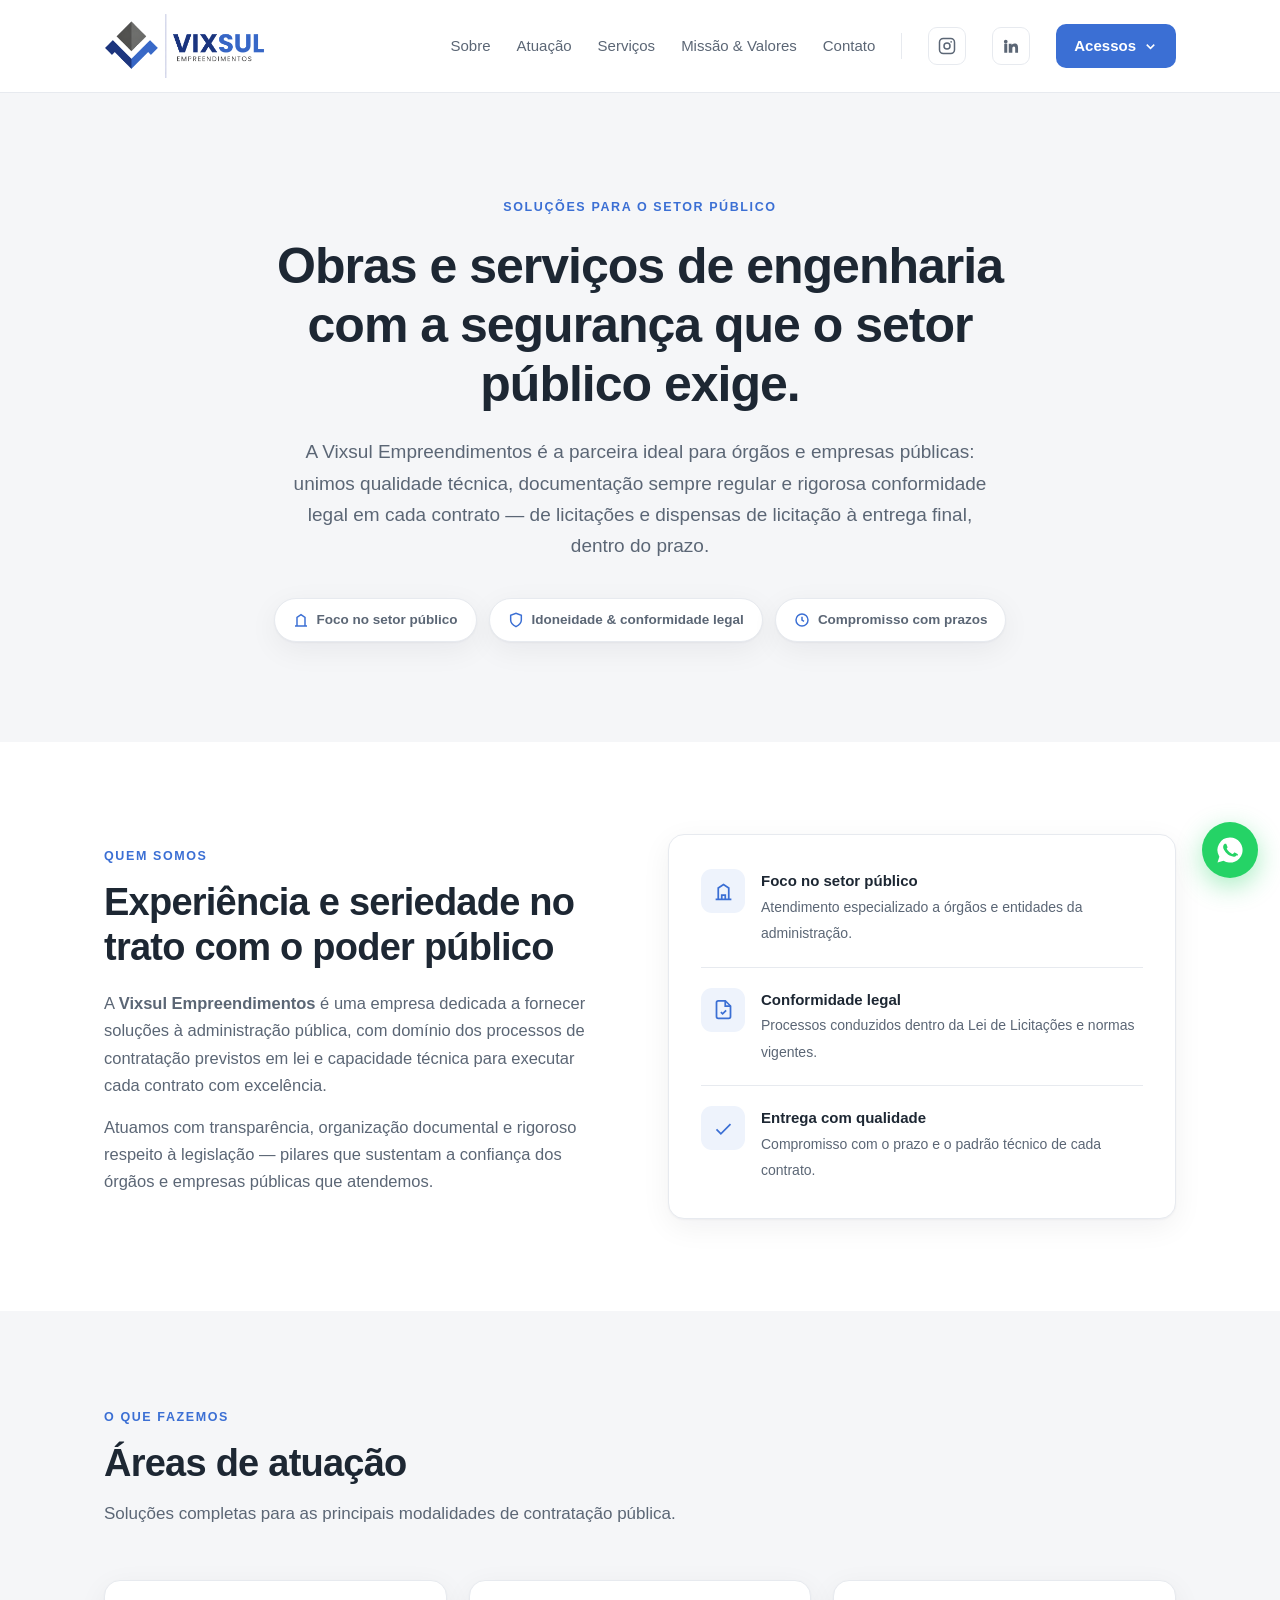
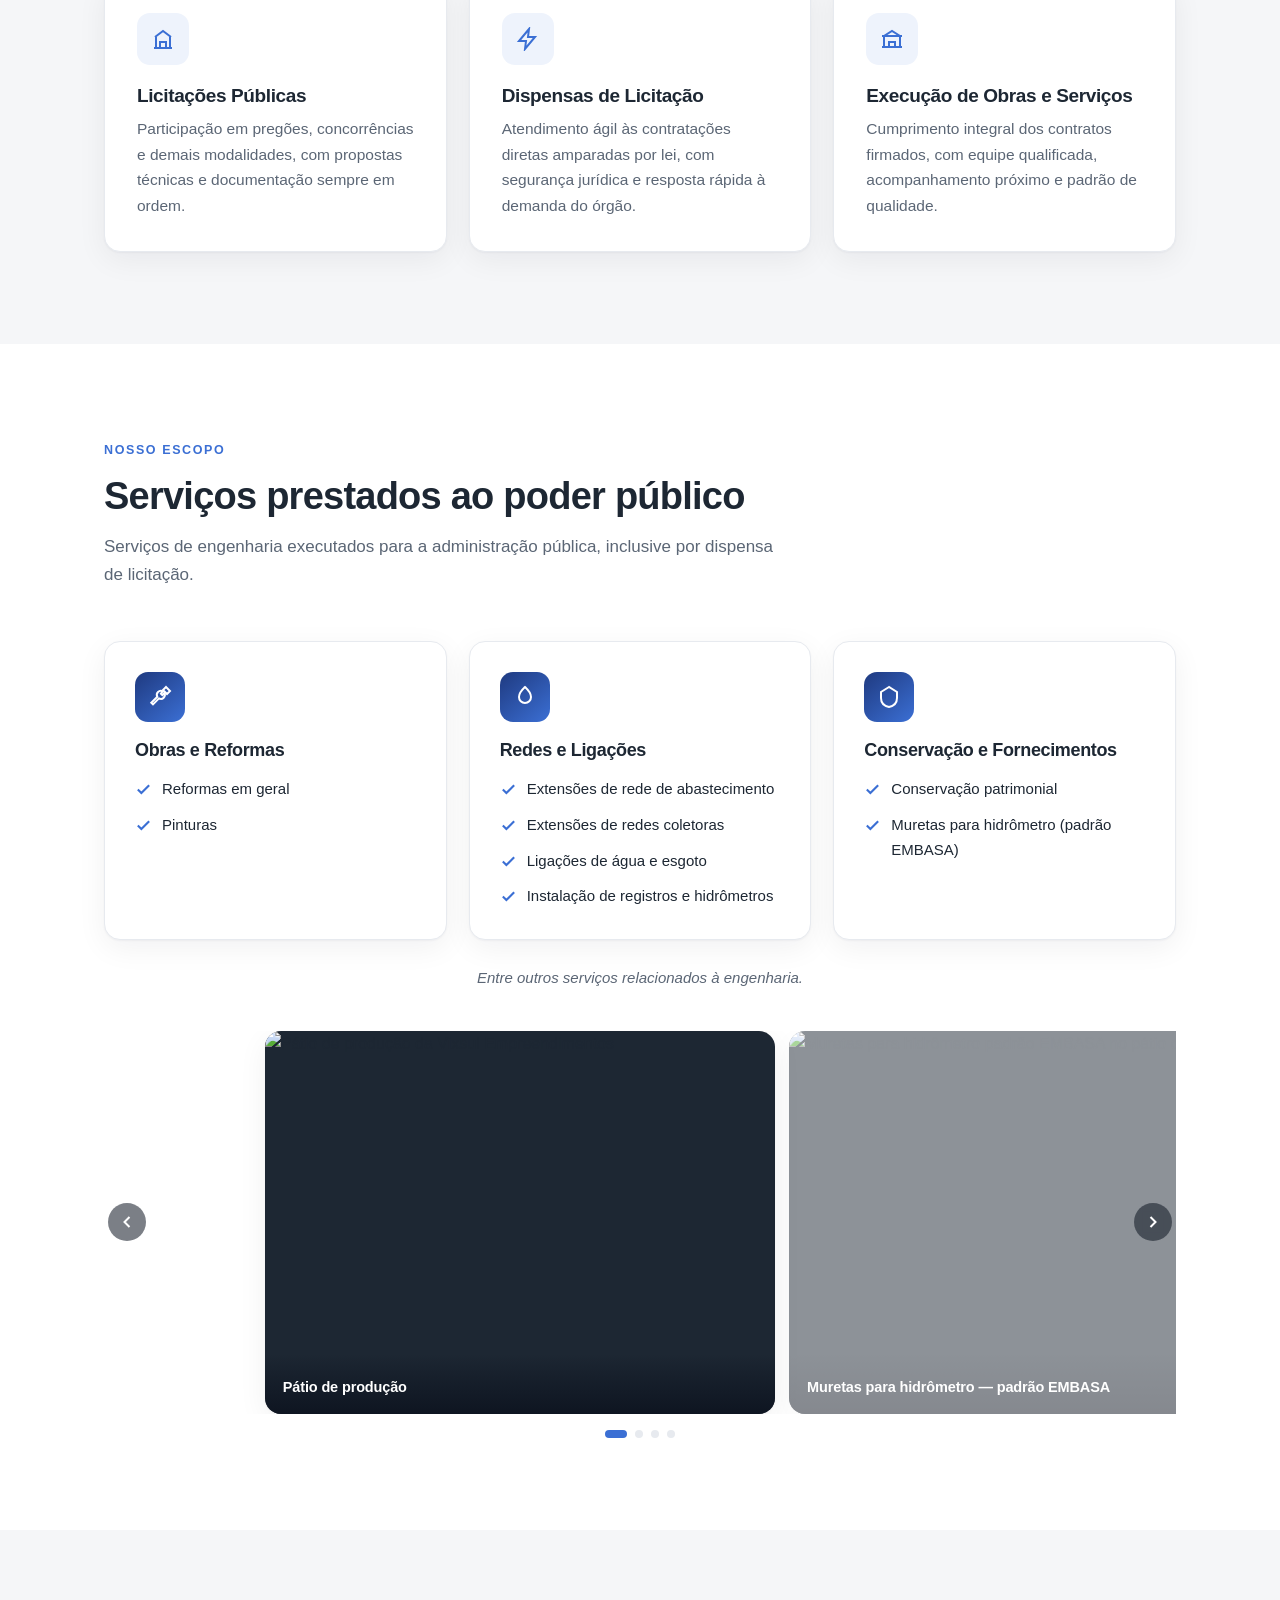
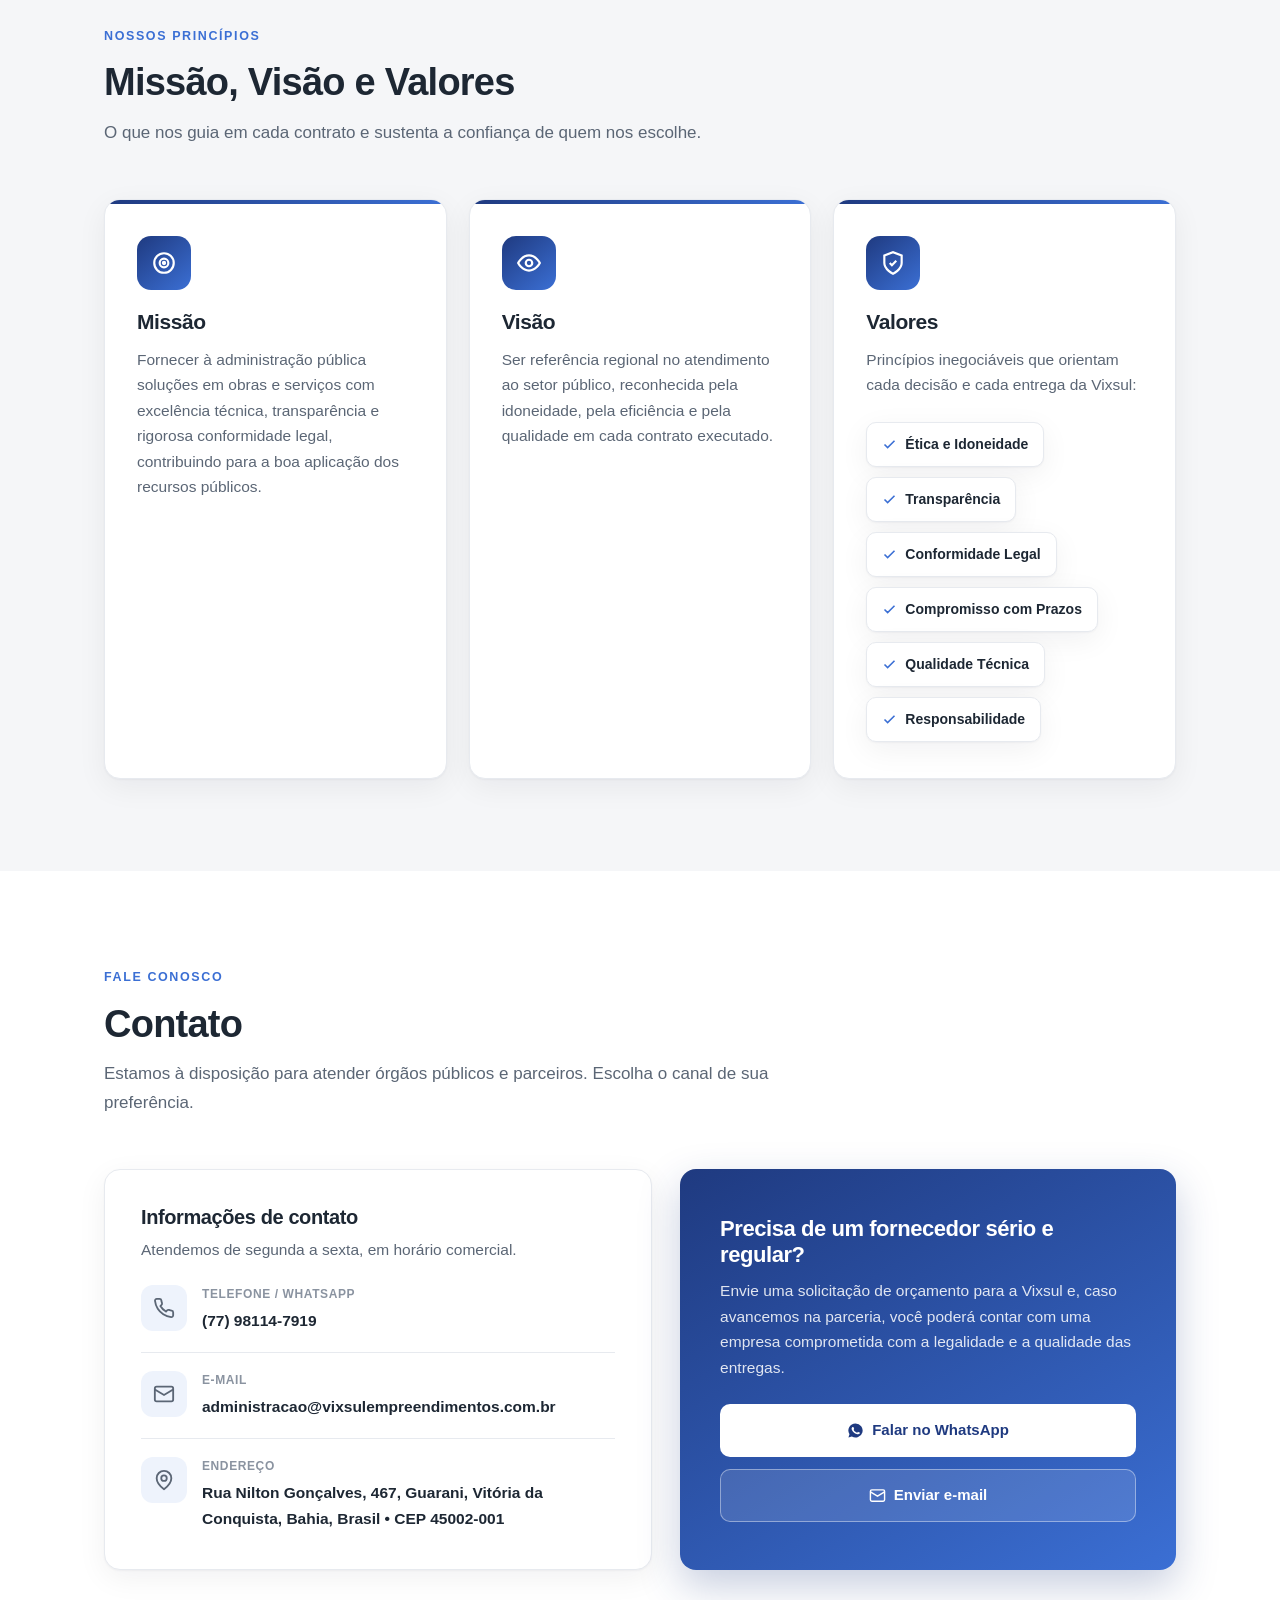
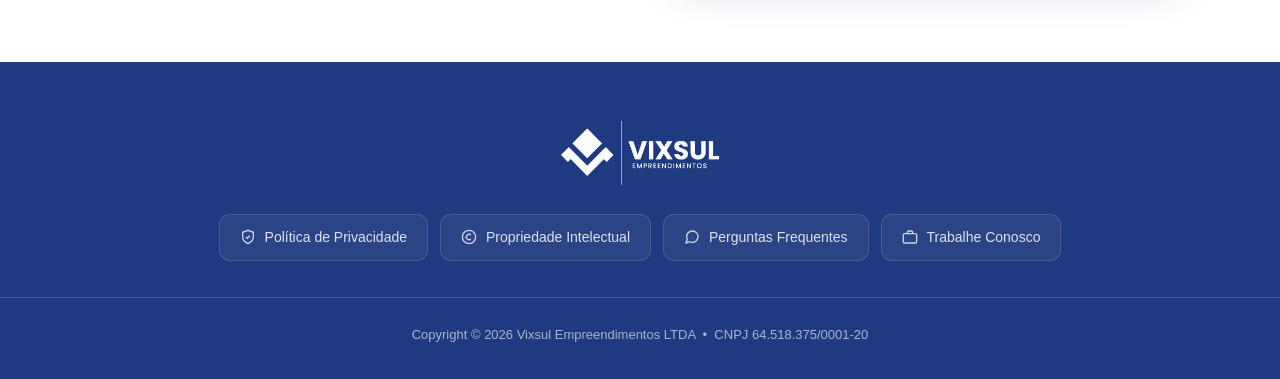
==== commit 212e9c93: "Add files via upload" ====
--- a/index.html
+++ b/index.html
@@ -41,6 +41,37 @@
   .svc-cat li{display:flex;gap:10px;align-items:flex-start;font-size:15px;color:var(--ink)}
   .svc-cat li svg{color:var(--blue);flex-shrink:0;margin-top:4px}
   .svc-more{margin-top:26px;text-align:center;color:var(--muted);font-size:15px;font-style:italic}
+  /* CAROUSEL (fotos dos serviços) — trilho mais largo com scroll-snap nativo:
+     cada slide fica em proporção retrato (perto da foto original ~350x640px,
+     evitando o borrão/zoom de esticar em caixa larga) mas o CONTAINER é bem
+     mais largo que um slide só, com padding lateral no trilho — isso deixa
+     uma "amostra" das fotos anterior/seguinte visível nas bordas, como em
+     carrosséis profissionais (Airbnb/Netflix-style peek carousel). */
+  .carousel{width:100%;max-width:1080px;margin:40px auto 0}
+  .carousel-stage{position:relative}
+  .carousel-track{display:flex;gap:14px;overflow-x:auto;scroll-snap-type:x mandatory;scroll-behavior:smooth;padding:0 15%;-webkit-overflow-scrolling:touch;scrollbar-width:none;-ms-overflow-style:none}
+  .carousel-track::-webkit-scrollbar{display:none}
+  .carousel-slide{position:relative;flex:0 0 68%;aspect-ratio:4/3;background:var(--ink);border-radius:var(--radius);overflow:hidden;box-shadow:var(--shadow);scroll-snap-align:center;opacity:.5;transition:opacity .35s}
+  .carousel-slide.active{opacity:1}
+  .carousel-slide img{width:100%;height:100%;object-fit:cover;display:block}
+  /* A grade metálica fica na parte de cima da foto original (retrato); no
+     corte 4:3 padrão (centralizado) ela ficava cortada demais em cima e
+     sobrava chão/pernas de concreto embaixo — desloca o enquadramento pra
+     cima pra grade aparecer inteira. */
+  .slide-grade img{object-position:50% 36%}
+  .carousel-cap{position:absolute;left:0;right:0;bottom:0;padding:22px 18px 14px;background:linear-gradient(0deg,rgba(10,16,28,.78) 0%,rgba(10,16,28,.3) 65%,transparent 100%);color:#fff}
+  .carousel-cap b{display:block;font-size:14.5px;font-weight:600;letter-spacing:-.01em}
+  .car-nav{position:absolute;top:50%;transform:translateY(-50%);width:38px;height:38px;border-radius:50%;border:none;background:rgba(15,22,36,.55);color:#fff;display:flex;align-items:center;justify-content:center;cursor:pointer;backdrop-filter:blur(4px);transition:background .15s;z-index:3}
+  .car-nav:hover{background:rgba(15,22,36,.8)}
+  .car-nav.prev{left:4px}
+  .car-nav.next{right:4px}
+  .carousel-dots{display:flex;justify-content:center;gap:8px;margin-top:16px}
+  .carousel-dots .dot{width:8px;height:8px;border-radius:50%;border:none;background:var(--line);cursor:pointer;padding:0;transition:all .18s}
+  .carousel-dots .dot.active{background:var(--blue);width:22px;border-radius:5px}
+  @media(max-width:640px){
+    .carousel-track{padding:0 8%}
+    .carousel-slide{flex-basis:82%}
+  }
   /* MVV */
   .mvv{display:grid;grid-template-columns:repeat(3,1fr);gap:22px}
   .mvv .m{background:var(--bg);border:1px solid var(--line);border-radius:var(--radius);padding:36px 32px;box-shadow:var(--shadow);position:relative;overflow:hidden}
@@ -99,7 +130,7 @@
       <a href="#contato">Contato</a>
       <span class="nav-div"></span>
       <a class="soc" href="https://instagram.com/vixsul.empreendimentos" target="_blank" rel="noopener" aria-label="Instagram"><svg width="18" height="18" viewBox="0 0 24 24" fill="none" stroke="currentColor" stroke-width="2"><rect x="2" y="2" width="20" height="20" rx="5"/><circle cx="12" cy="12" r="4"/><circle cx="17.5" cy="6.5" r="1.1" fill="currentColor" stroke="none"/></svg></a>
-      <a class="soc" href="#" aria-label="LinkedIn (em breve)" title="Em breve"><svg width="18" height="18" viewBox="0 0 24 24" fill="currentColor"><path d="M4.98 3.5a2.5 2.5 0 1 1 0 5 2.5 2.5 0 0 1 0-5ZM3 9h4v12H3zM9 9h3.8v1.7h.05c.53-1 1.83-2.05 3.77-2.05 4.03 0 4.78 2.65 4.78 6.1V21H17.6v-5.3c0-1.26-.02-2.9-1.77-2.9-1.77 0-2.04 1.38-2.04 2.8V21H9z"/></svg></a>
+      <a class="soc" href="https://www.linkedin.com/company/vixsul-empreendimentos/?viewAsMember=true" target="_blank" rel="noopener" aria-label="LinkedIn"><svg width="18" height="18" viewBox="0 0 24 24" fill="currentColor"><path d="M4.98 3.5a2.5 2.5 0 1 1 0 5 2.5 2.5 0 0 1 0-5ZM3 9h4v12H3zM9 9h3.8v1.7h.05c.53-1 1.83-2.05 3.77-2.05 4.03 0 4.78 2.65 4.78 6.1V21H17.6v-5.3c0-1.26-.02-2.9-1.77-2.9-1.77 0-2.04 1.38-2.04 2.8V21H9z"/></svg></a>
       <div class="acessos">
         <button class="acessos-btn" onclick="vxToggleAcessos(event)">Acessos <svg class="chev" width="15" height="15" viewBox="0 0 24 24" fill="none" stroke="currentColor" stroke-width="2.4"><path d="m6 9 6 6 6-6"/></svg></button>
         <div class="acessos-menu">
@@ -219,6 +250,37 @@
       </div>
     </div>
     <p class="svc-more">Entre outros serviços relacionados à engenharia.</p>
+
+    <div class="carousel" id="svcCarousel">
+      <div class="carousel-stage">
+        <div class="carousel-track" id="svcCarouselTrack">
+          <div class="carousel-slide">
+            <img src="img/servicos-01.png" alt="Pátio de produção da Vixsul Empreendimentos" loading="lazy">
+            <div class="carousel-cap"><b>Pátio de produção</b></div>
+          </div>
+          <div class="carousel-slide">
+            <img src="img/servicos-02.png" alt="Muretas para hidrômetro padrão EMBASA no pátio da Vixsul" loading="lazy">
+            <div class="carousel-cap"><b>Muretas para hidrômetro — padrão EMBASA</b></div>
+          </div>
+          <div class="carousel-slide slide-grade">
+            <img src="img/servicos-03.png" alt="Detalhe da grade de proteção metálica da mureta" loading="lazy">
+            <div class="carousel-cap"><b>Detalhe da grade de proteção</b></div>
+          </div>
+          <div class="carousel-slide">
+            <img src="img/servicos-04.png" alt="Transporte das muretas realizado para a EMBASA" loading="lazy">
+            <div class="carousel-cap"><b>Transporte realizado para a EMBASA</b></div>
+          </div>
+        </div>
+        <button type="button" class="car-nav prev" onclick="vxCarouselMove('svcCarousel',-1)" aria-label="Foto anterior"><svg width="20" height="20" viewBox="0 0 24 24" fill="none" stroke="currentColor" stroke-width="2.4"><path d="m15 6-6 6 6 6"/></svg></button>
+        <button type="button" class="car-nav next" onclick="vxCarouselMove('svcCarousel',1)" aria-label="Próxima foto"><svg width="20" height="20" viewBox="0 0 24 24" fill="none" stroke="currentColor" stroke-width="2.4"><path d="m9 6 6 6-6 6"/></svg></button>
+      </div>
+      <div class="carousel-dots" id="svcCarouselDots">
+        <button type="button" class="dot active" onclick="vxCarouselGo('svcCarousel',0)" aria-label="Ir para foto 1"></button>
+        <button type="button" class="dot" onclick="vxCarouselGo('svcCarousel',1)" aria-label="Ir para foto 2"></button>
+        <button type="button" class="dot" onclick="vxCarouselGo('svcCarousel',2)" aria-label="Ir para foto 3"></button>
+        <button type="button" class="dot" onclick="vxCarouselGo('svcCarousel',3)" aria-label="Ir para foto 4"></button>
+      </div>
+    </div>
   </div>
 </section>
 
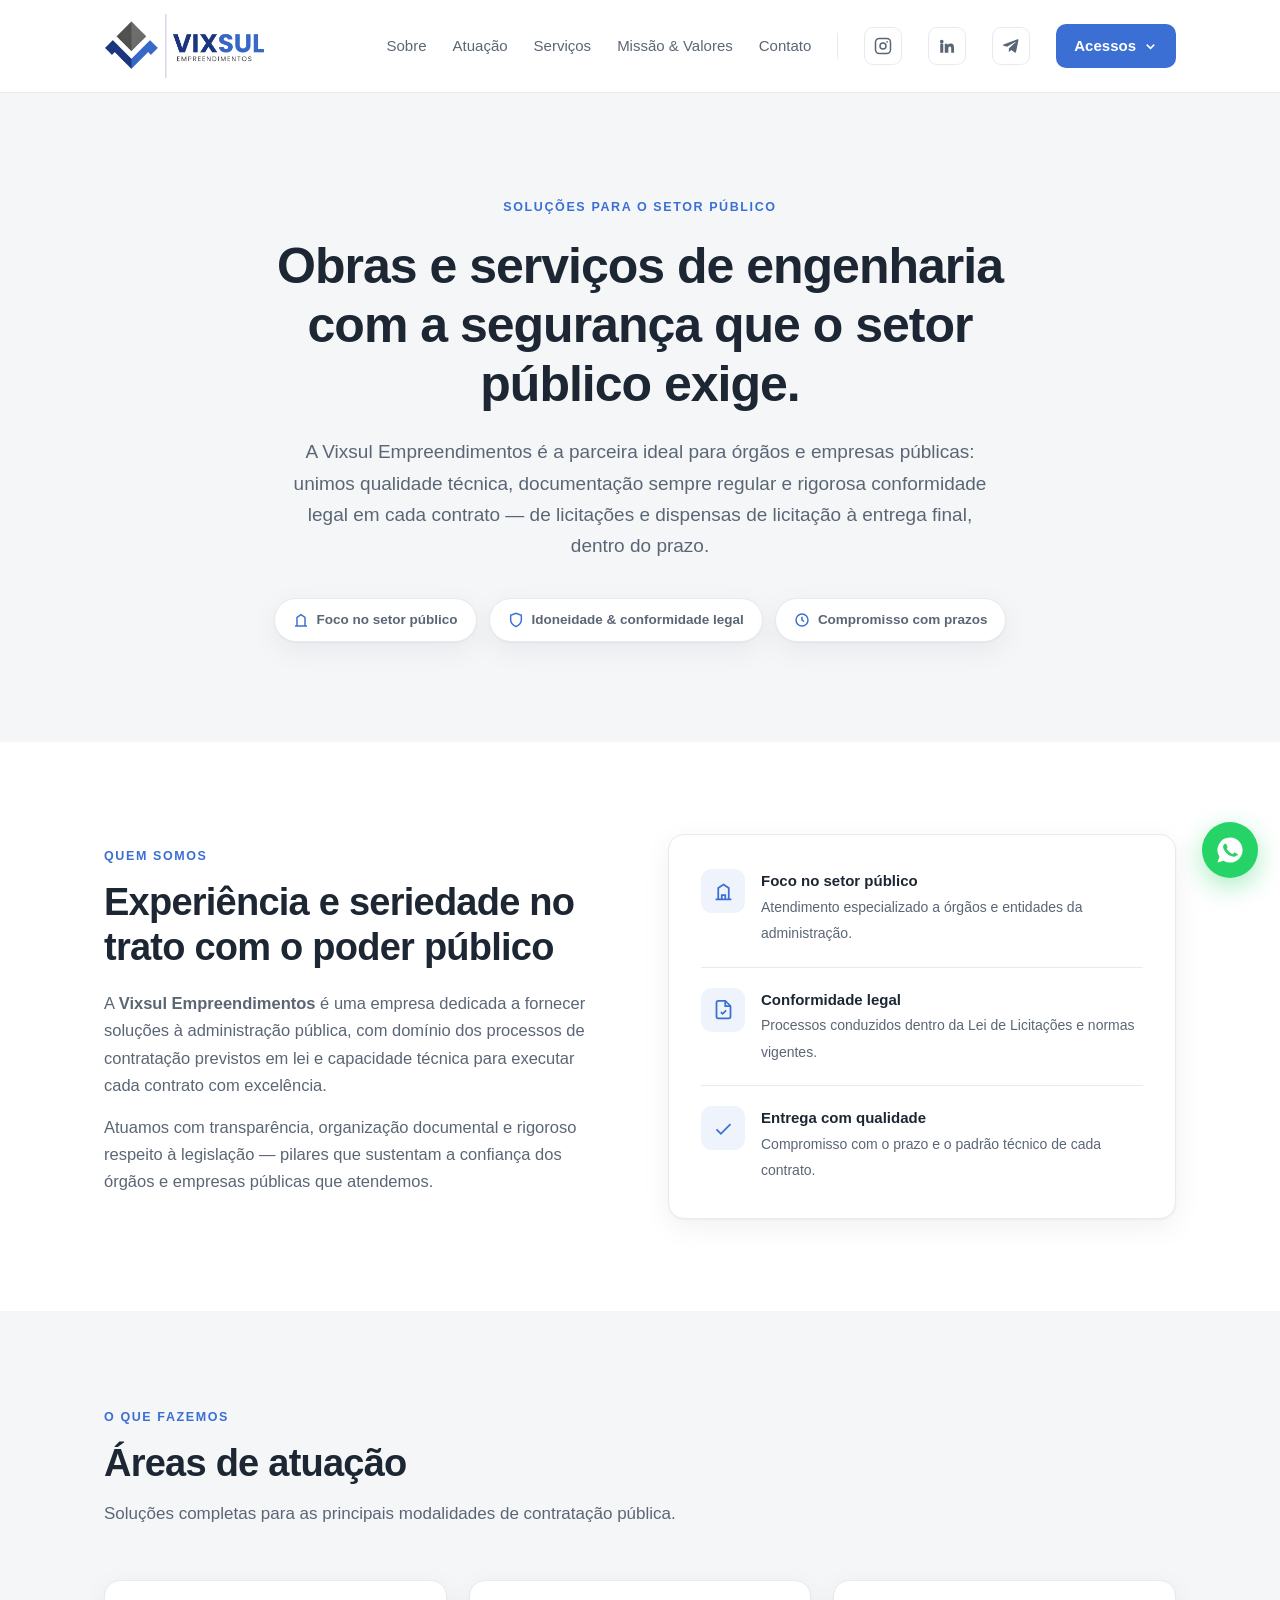
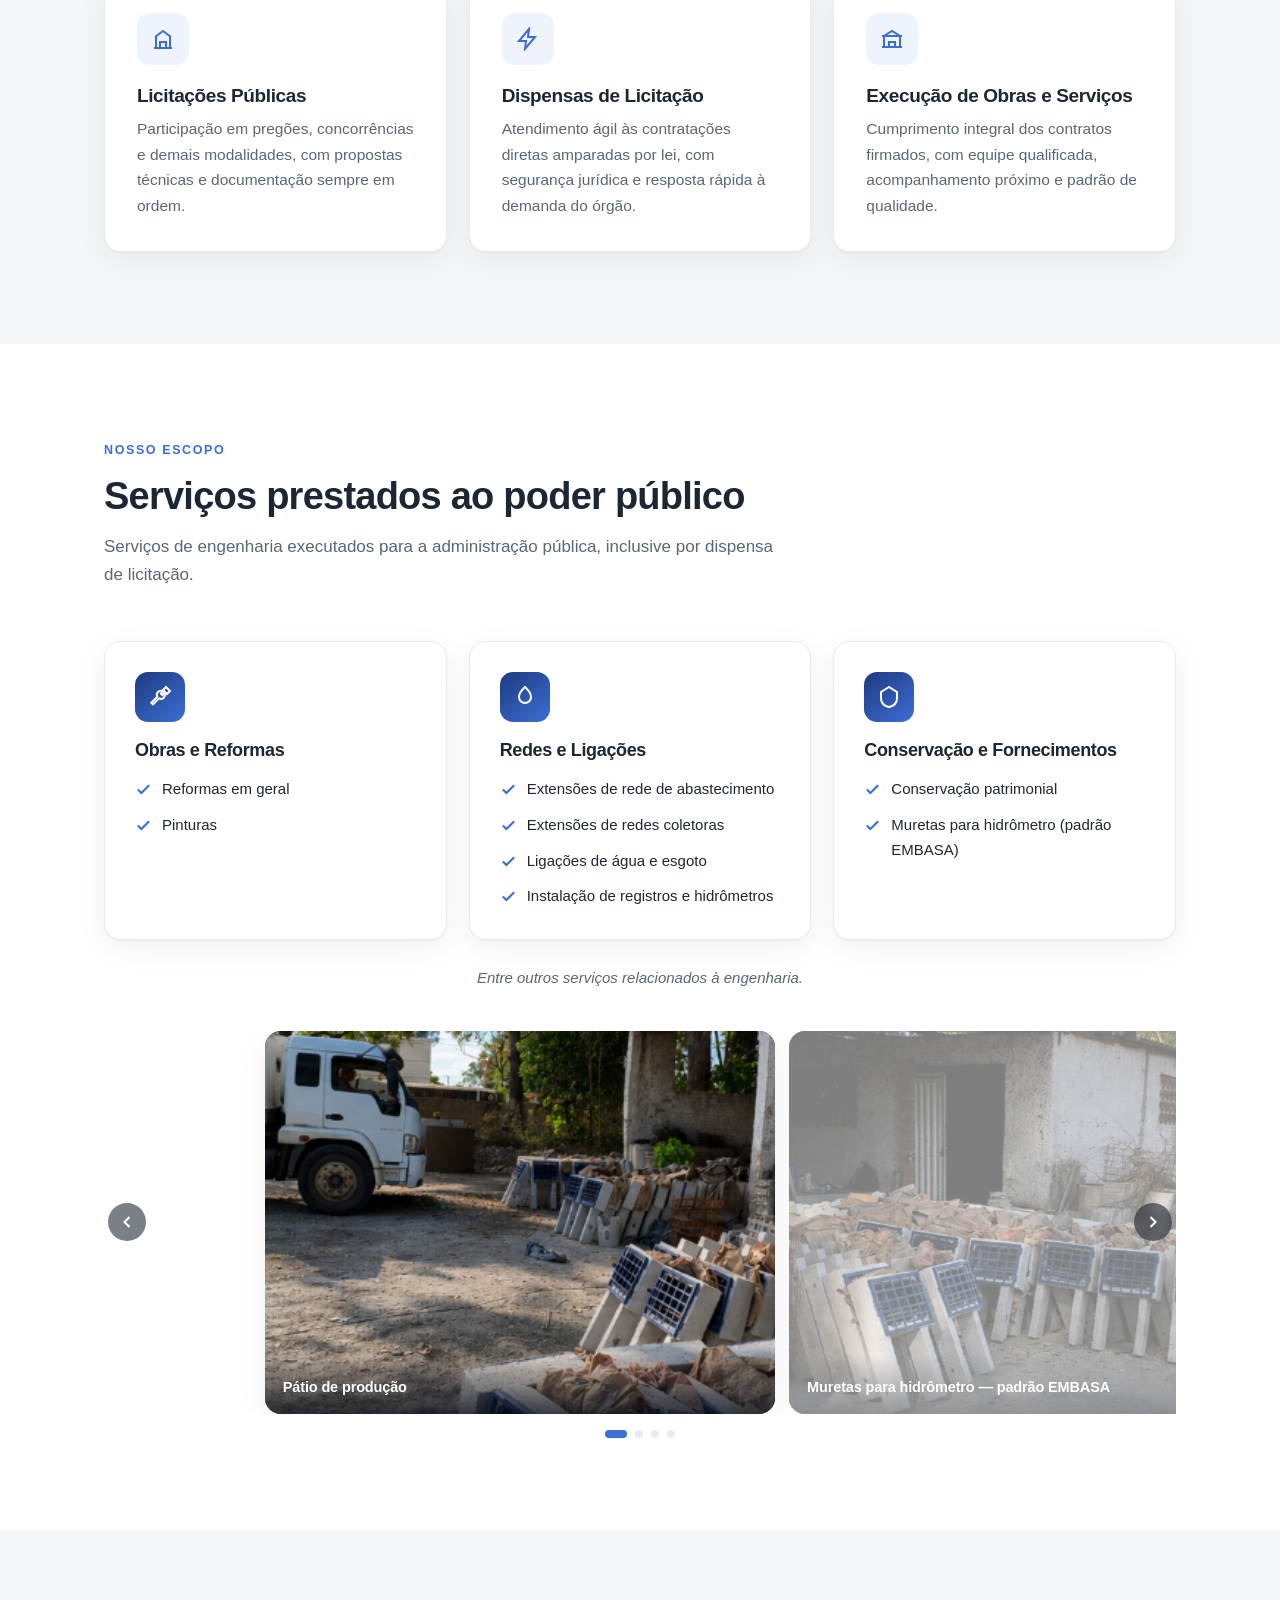
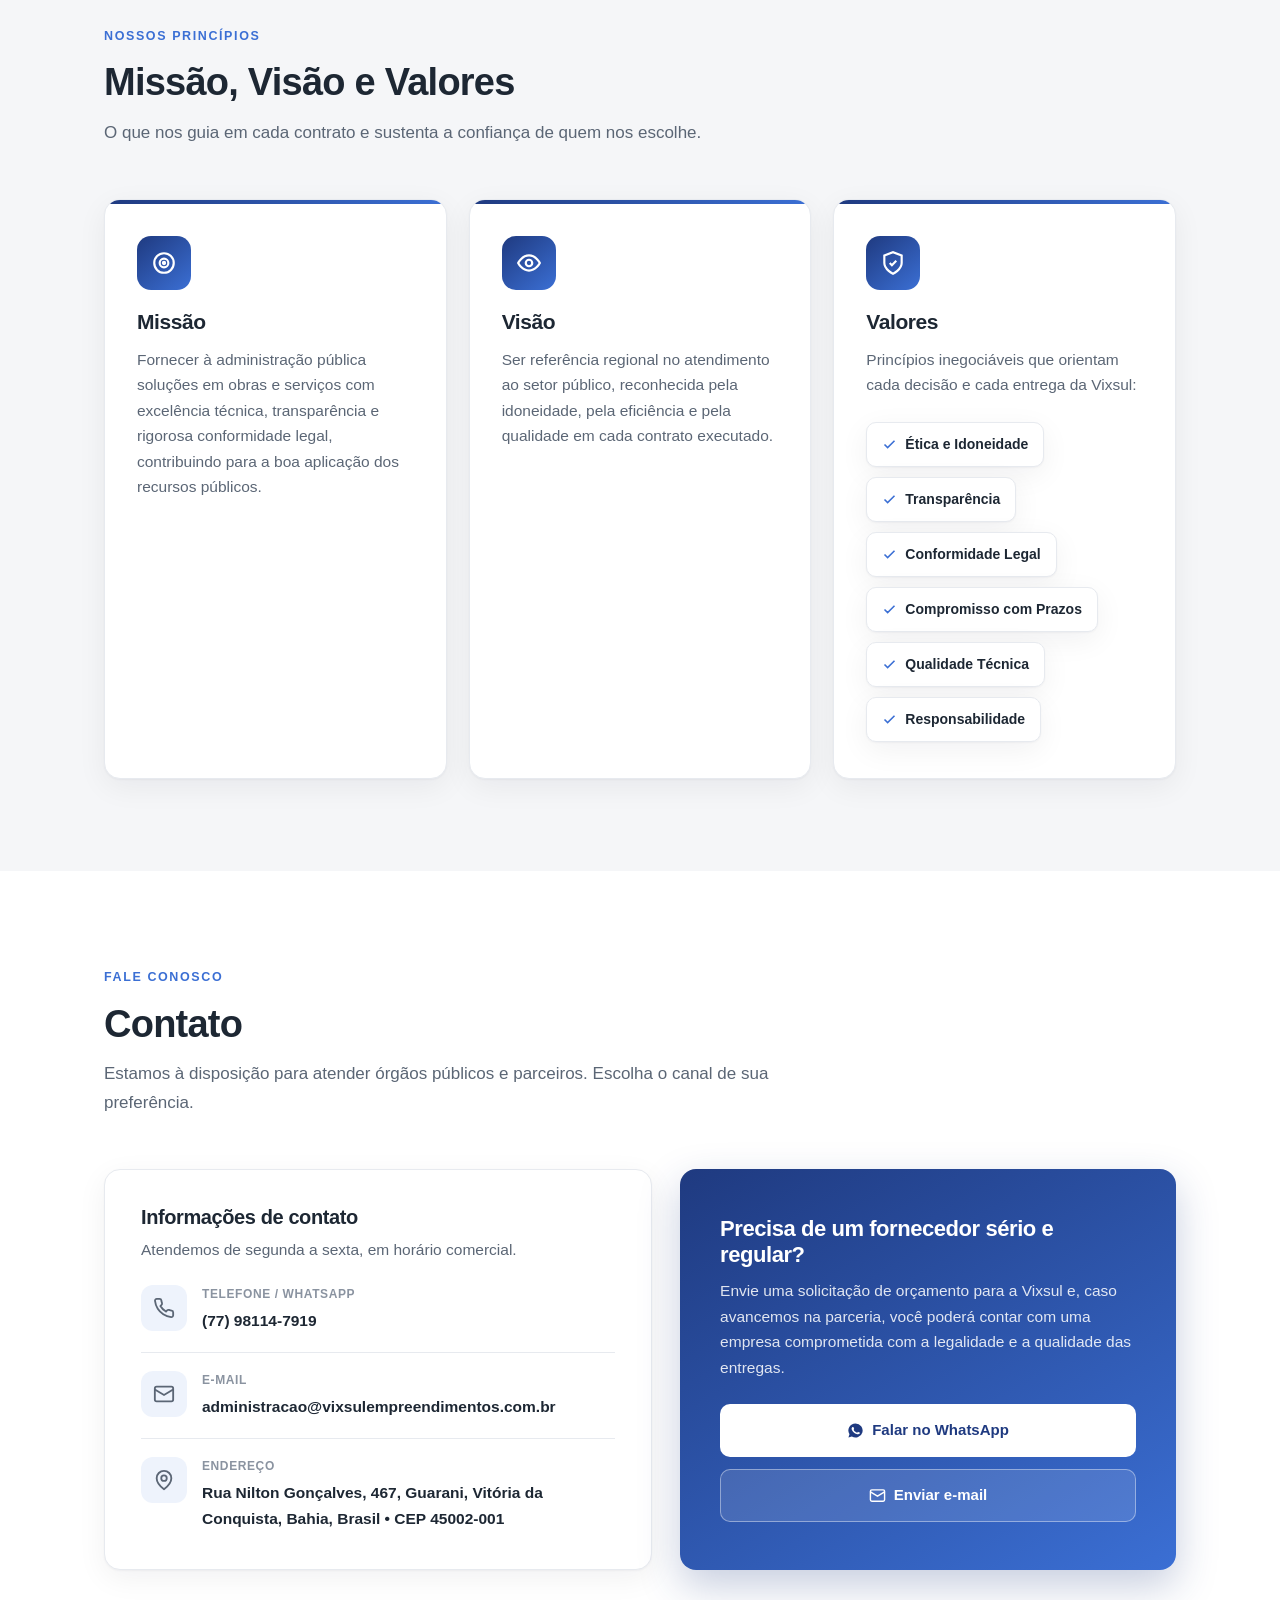
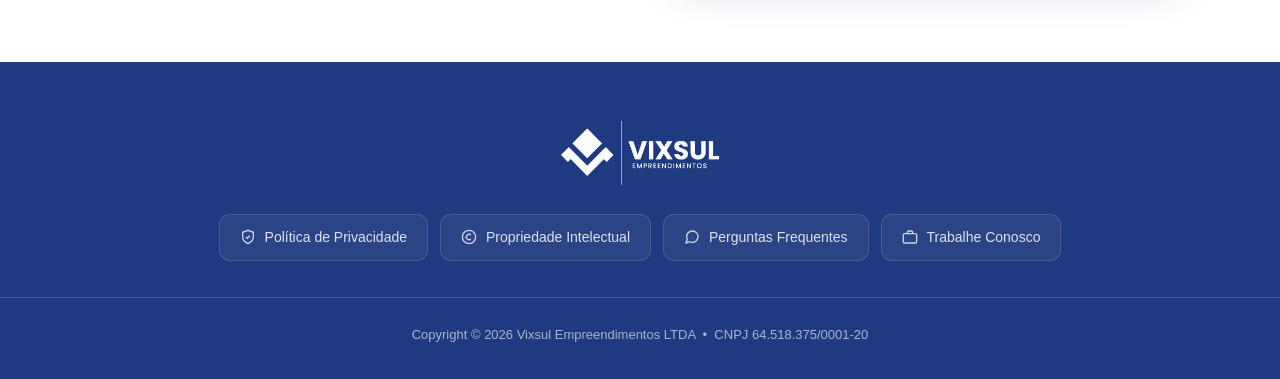
==== commit 04e44f51: "Adiciona ícone/link do Telegram ao lado do LinkedIn no cabeçalho" ====
--- a/index.html
+++ b/index.html
@@ -131,6 +131,7 @@
       <span class="nav-div"></span>
       <a class="soc" href="https://instagram.com/vixsul.empreendimentos" target="_blank" rel="noopener" aria-label="Instagram"><svg width="18" height="18" viewBox="0 0 24 24" fill="none" stroke="currentColor" stroke-width="2"><rect x="2" y="2" width="20" height="20" rx="5"/><circle cx="12" cy="12" r="4"/><circle cx="17.5" cy="6.5" r="1.1" fill="currentColor" stroke="none"/></svg></a>
       <a class="soc" href="https://www.linkedin.com/company/vixsul-empreendimentos/?viewAsMember=true" target="_blank" rel="noopener" aria-label="LinkedIn"><svg width="18" height="18" viewBox="0 0 24 24" fill="currentColor"><path d="M4.98 3.5a2.5 2.5 0 1 1 0 5 2.5 2.5 0 0 1 0-5ZM3 9h4v12H3zM9 9h3.8v1.7h.05c.53-1 1.83-2.05 3.77-2.05 4.03 0 4.78 2.65 4.78 6.1V21H17.6v-5.3c0-1.26-.02-2.9-1.77-2.9-1.77 0-2.04 1.38-2.04 2.8V21H9z"/></svg></a>
+      <a class="soc" href="https://t.me/vixsulempreendimentos" target="_blank" rel="noopener" aria-label="Telegram"><svg width="18" height="18" viewBox="0 0 24 24" fill="currentColor"><path d="M21.9 4.3 18.7 20c-.2.9-.9 1.1-1.7.7l-4.7-3.5-2.3 2.2c-.3.3-.5.5-1 .5l.3-4.9 8.9-8c.4-.3-.1-.5-.6-.2L6.7 13 2 11.5c-1-.3-1-1 .2-1.4L20.6 3c.8-.3 1.5.2 1.3 1.3Z"/></svg></a>
       <div class="acessos">
         <button class="acessos-btn" onclick="vxToggleAcessos(event)">Acessos <svg class="chev" width="15" height="15" viewBox="0 0 24 24" fill="none" stroke="currentColor" stroke-width="2.4"><path d="m6 9 6 6 6-6"/></svg></button>
         <div class="acessos-menu">
